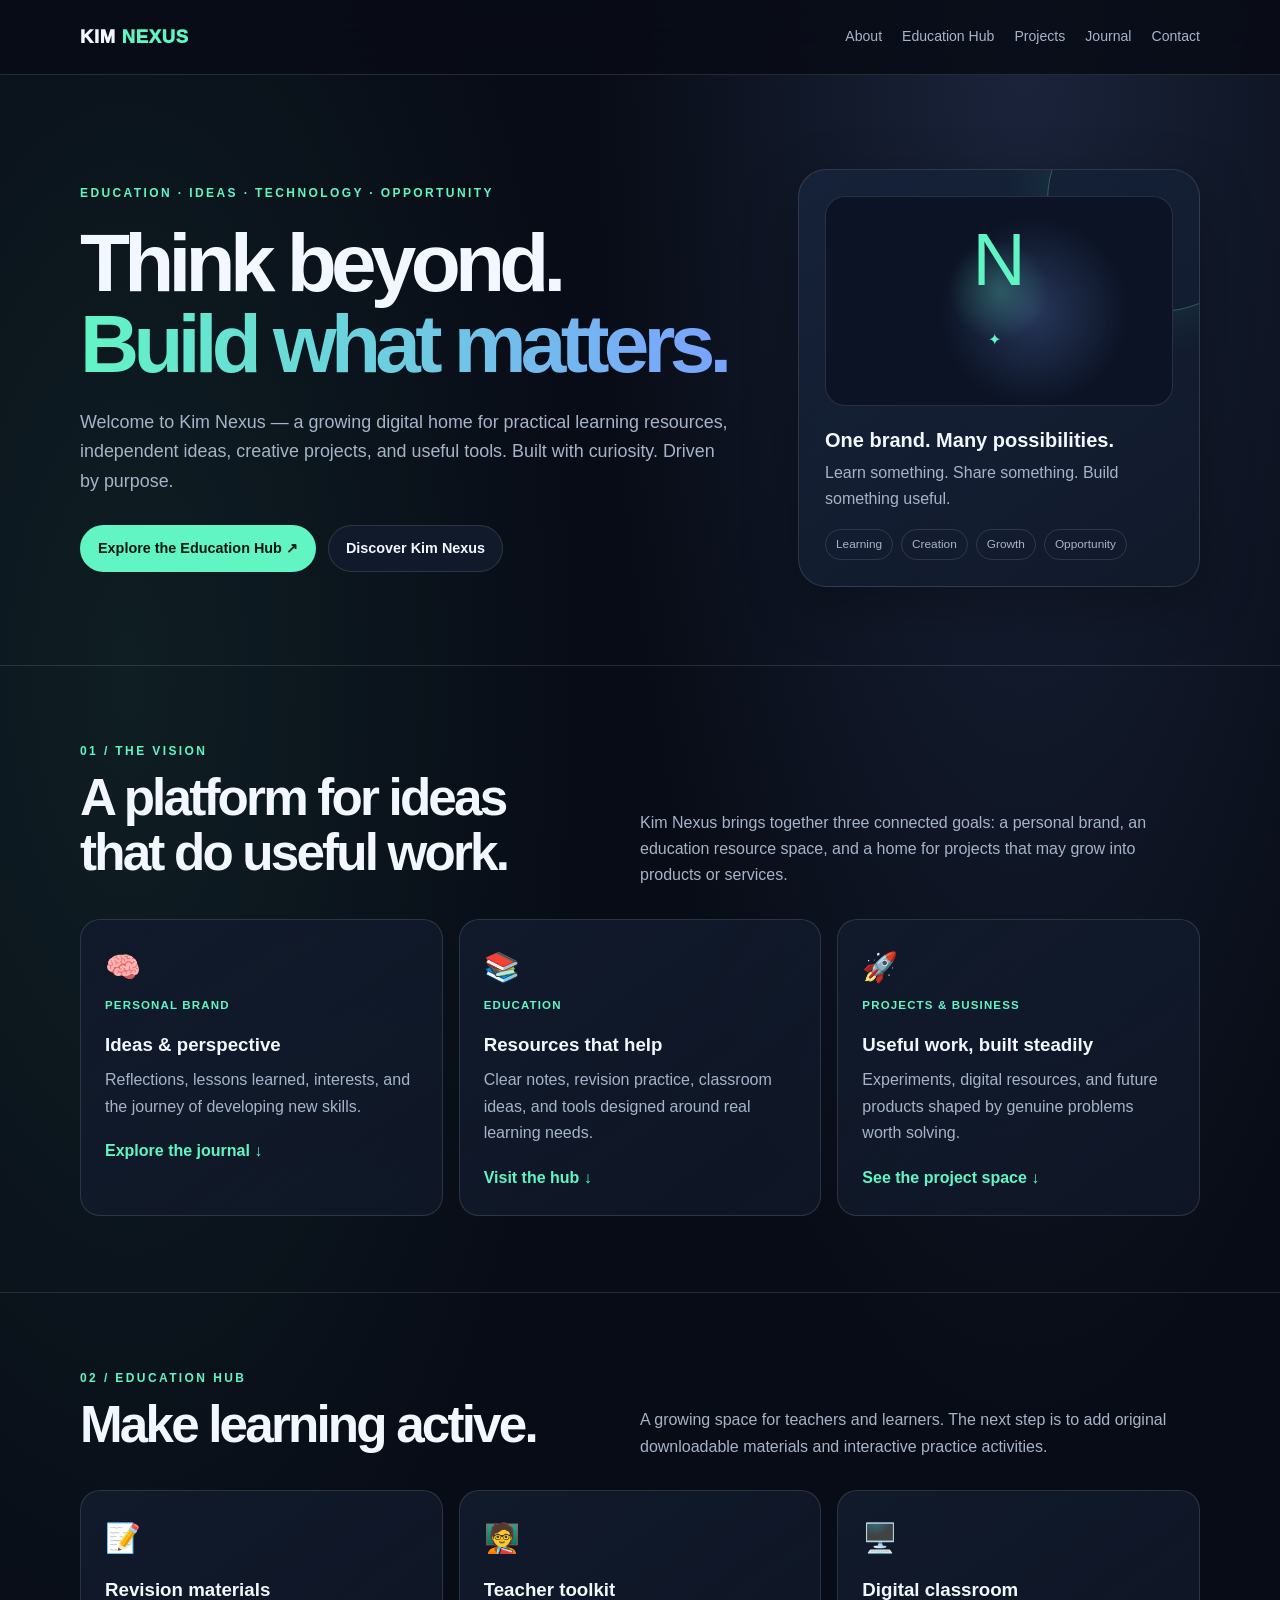
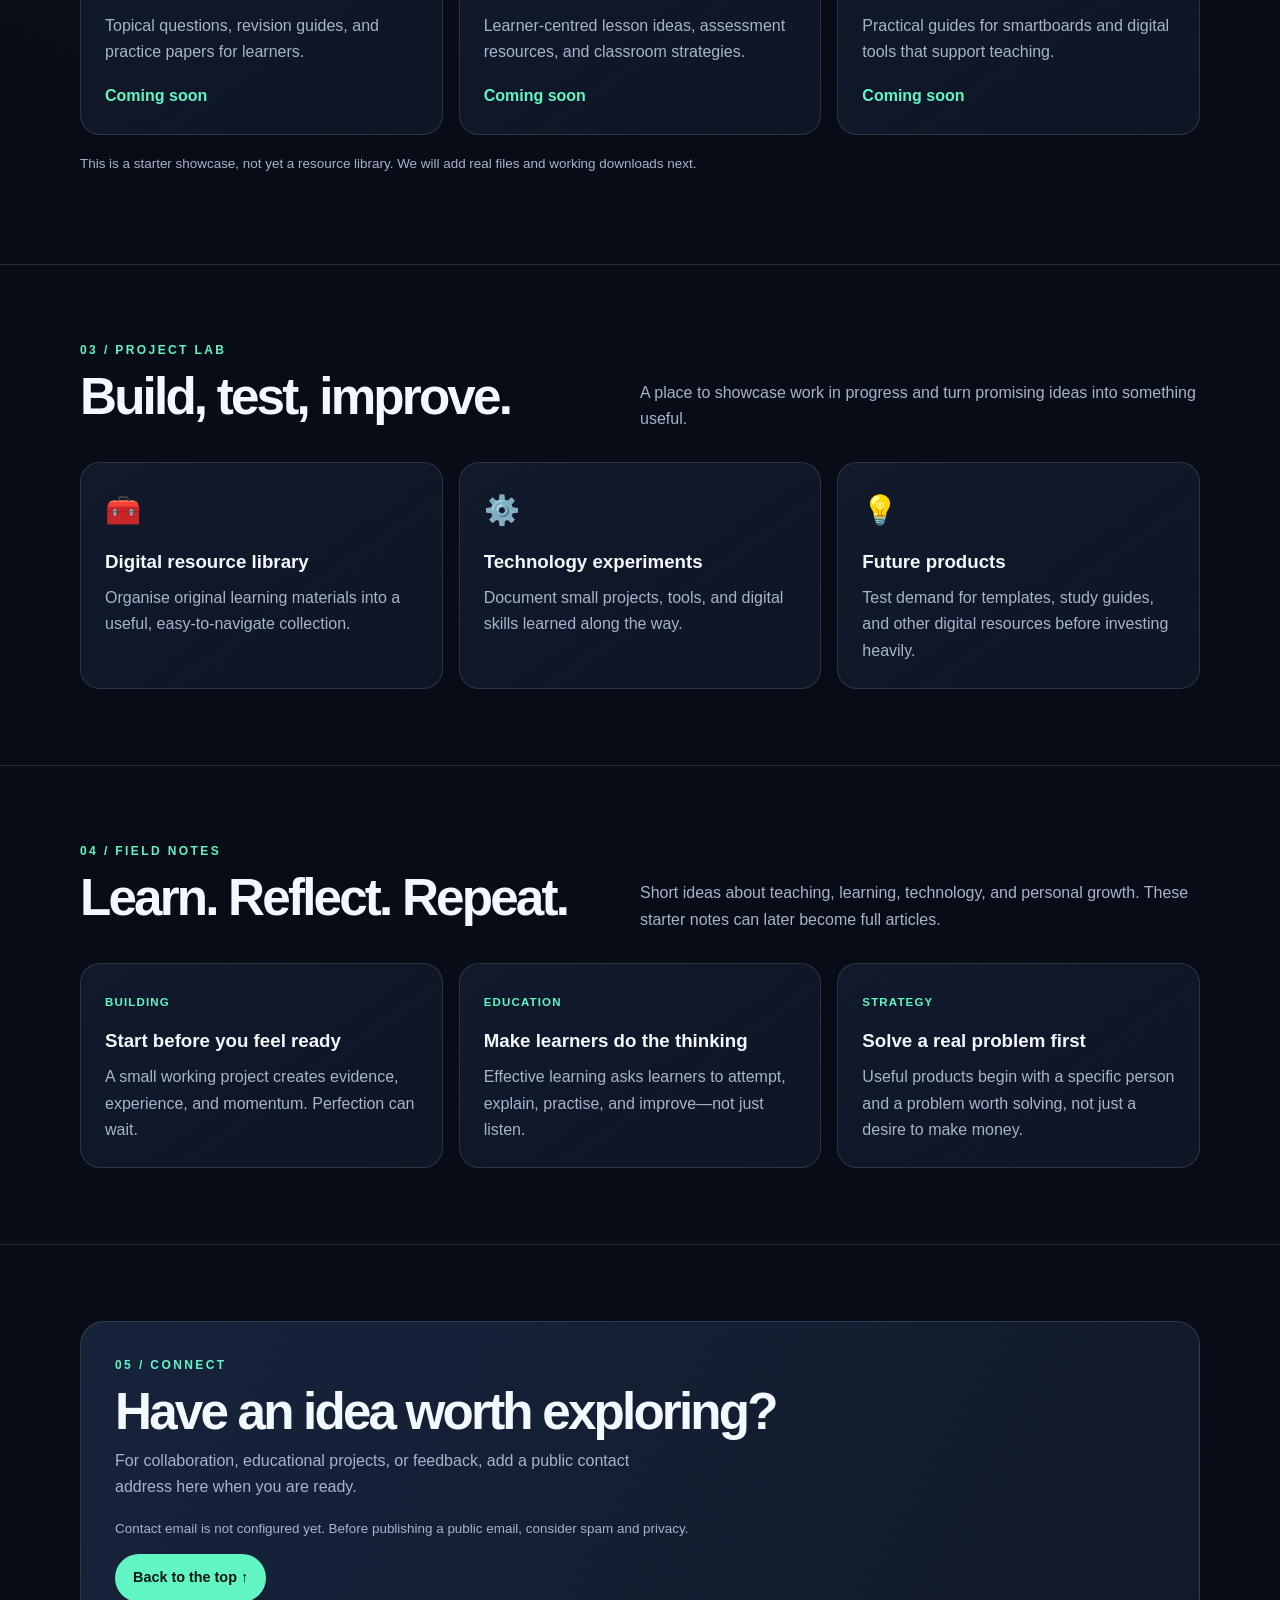
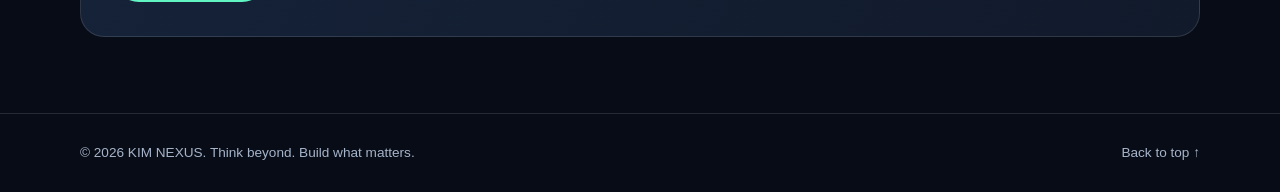
==== index.html @ 2e256d9c "Update index.html" ====
<!DOCTYPE html>
<html lang="en">
<head>
<meta charset="UTF-8">
<meta name="viewport" content="width=device-width, initial-scale=1.0">
<meta name="description" content="Kim Nexus: education, ideas, technology, and projects built with purpose.">
<title>KIM NEXUS | Think Beyond. Build What Matters.</title>
<style>
:root{--bg:#080c16;--panel:#111a2b;--panel2:#16233a;--text:#f3f7ff;--muted:#a6b4ca;--mint:#62f5c4;--blue:#7aa2ff;--line:rgba(255,255,255,.12);--shadow:0 18px 55px rgba(0,0,0,.28)}
*{box-sizing:border-box;scroll-behavior:smooth}
body{margin:0;background:radial-gradient(ellipse at 80% 0%,rgba(122,162,255,.16),transparent 30%),radial-gradient(ellipse at 10% 20%,rgba(98,245,196,.08),transparent 28%),var(--bg);color:var(--text);font-family:Inter,Segoe UI,Arial,sans-serif;line-height:1.65}
a{color:inherit;text-decoration:none}
.wrap{width:min(1120px,92%);margin:auto}
header{position:sticky;top:0;z-index:20;background:rgba(8,12,22,.88);backdrop-filter:blur(18px);border-bottom:1px solid var(--line)}
.nav{height:74px;display:flex;align-items:center;justify-content:space-between;gap:18px}
.brand{font-size:1.15rem;font-weight:950;letter-spacing:.04em}.brand span{color:var(--mint)}
.links{display:flex;align-items:center;gap:20px;color:var(--muted);font-size:.88rem}
.links a:hover{color:var(--mint)}
.btn{display:inline-flex;align-items:center;justify-content:center;padding:11px 17px;border-radius:999px;font-weight:800;font-size:.9rem;border:1px solid var(--line);transition:transform .2s,box-shadow .2s}
.btn:hover{transform:translateY(-3px);box-shadow:0 8px 28px rgba(98,245,196,.15)}
.primary{background:var(--mint);color:#071710;border-color:transparent}
.secondary{background:var(--panel);color:var(--text)}
.hero{padding:94px 0 78px;display:grid;grid-template-columns:1.25fr .75fr;gap:48px;align-items:center;min-height:590px}
.kicker{color:var(--mint);font-size:.75rem;font-weight:900;letter-spacing:.2em;text-transform:uppercase}
h1{font-size:clamp(3rem,6.4vw,5.7rem);letter-spacing:-.07em;line-height:.99;margin:18px 0 24px}
h1 em{font-style:normal;background:linear-gradient(90deg,var(--mint),var(--blue));color:transparent;background-clip:text}
.lead{font-size:1.12rem;color:var(--muted);max-width:650px}
.actions{display:flex;gap:12px;flex-wrap:wrap;margin-top:28px}
.hero-art{border:1px solid var(--line);border-radius:28px;padding:26px;background:linear-gradient(145deg,rgba(22,35,58,.95),rgba(17,26,43,.86));box-shadow:var(--shadow);position:relative;overflow:hidden}
.hero-art:before{content:"";position:absolute;width:220px;height:220px;border:1px solid rgba(98,245,196,.3);border-radius:50%;right:-70px;top:-80px;box-shadow:0 0 60px rgba(98,245,196,.12)}
.orb{height:210px;border-radius:20px;background:radial-gradient(circle at 50% 45%,rgba(98,245,196,.24),transparent 24%),radial-gradient(circle at 60% 55%,rgba(122,162,255,.25),transparent 40%),#0b1324;display:grid;place-items:center;font-size:4.6rem;color:var(--mint);border:1px solid var(--line);position:relative}
.hero-art h3{margin:18px 0 3px;font-size:1.25rem}.hero-art p{margin:0;color:var(--muted)}
.chips{display:flex;gap:8px;flex-wrap:wrap;margin-top:16px}.chip{font-size:.74rem;color:var(--muted);border:1px solid var(--line);border-radius:999px;padding:5px 10px}
section{padding:76px 0;border-top:1px solid var(--line)}
.sectiontop{display:flex;justify-content:space-between;align-items:end;gap:24px;margin-bottom:30px}
h2{font-size:clamp(2rem,4vw,3.2rem);line-height:1.08;letter-spacing:-.055em;margin:8px 0}
.intro{color:var(--muted);max-width:560px;margin:0}
.grid{display:grid;grid-template-columns:repeat(3,1fr);gap:16px}
.card{background:linear-gradient(145deg,var(--panel),rgba(17,26,43,.72));border:1px solid var(--line);border-radius:20px;padding:24px;transition:transform .22s,border-color .22s}
.card:hover{transform:translateY(-4px);border-color:rgba(98,245,196,.45)}
.icon{font-size:1.8rem}.card h3{margin:12px 0 7px}.card p{color:var(--muted);margin:0}
.label{display:inline-block;color:var(--mint);font-size:.72rem;font-weight:900;letter-spacing:.1em;text-transform:uppercase}
.cardlink{display:inline-block;color:var(--mint);font-weight:800;margin-top:18px}
.split{display:grid;grid-template-columns:1fr 1fr;gap:18px}
.feature{padding:30px;border:1px solid var(--line);border-radius:24px;background:linear-gradient(135deg,rgba(98,245,196,.09),rgba(122,162,255,.1))}
ul{color:var(--muted);padding-left:21px}li{margin:8px 0}
.notice{font-size:.84rem;color:var(--muted);margin-top:18px}
.contact{padding:34px;border:1px solid var(--line);border-radius:24px;background:linear-gradient(120deg,var(--panel2),var(--panel))}
footer{border-top:1px solid var(--line);padding:28px 0;color:var(--muted);font-size:.85rem}
.foot{display:flex;justify-content:space-between;gap:12px;flex-wrap:wrap}
.menuBtn{display:none;background:var(--panel);color:var(--text)}
@media(max-width:800px){.links{display:none}.menuBtn{display:block}.hero{grid-template-columns:1fr;padding-top:62px;gap:30px}.grid{grid-template-columns:1fr}.split{grid-template-columns:1fr}.sectiontop{display:block}.intro{margin-top:12px}.orb{height:160px}}
</style>
</head>
<body>
<header>
 <div class="wrap nav">
  <a class="brand" href="#home">KIM <span>NEXUS</span></a>
  <nav class="links" id="navLinks"><a href="#about">About</a><a href="#education.html">Education Hub</a><a href="#projects">Projects</a><a href="#journal">Journal</a><a href="#contact">Contact</a></nav>
  <button class="btn menuBtn" id="menuBtn" aria-label="Show navigation">☰ Menu</button>
 </div>
</header>
<main>
 <div class="wrap hero" id="home">
  <div>
   <div class="kicker">Education · Ideas · Technology · Opportunity</div>
   <h1>Think beyond.<br><em>Build what matters.</em></h1>
   <p class="lead">Welcome to Kim Nexus — a growing digital home for practical learning resources, independent ideas, creative projects, and useful tools. Built with curiosity. Driven by purpose.</p>
   <div class="actions"><a class="btn primary" href="#education">Explore the Education Hub ↗</a><a class="btn secondary" href="#about">Discover Kim Nexus</a></div>
  </div>
  <aside class="hero-art"><div class="orb">N<span style="font-size:1rem;align-self:end;margin:0 0 52px -10px">✦</span></div><h3>One brand. Many possibilities.</h3><p>Learn something. Share something. Build something useful.</p><div class="chips"><span class="chip">Learning</span><span class="chip">Creation</span><span class="chip">Growth</span><span class="chip">Opportunity</span></div></aside>
 </div>
 <section id="about"><div class="wrap">
  <div class="sectiontop"><div><div class="kicker">01 / The vision</div><h2>A platform for ideas<br>that do useful work.</h2></div><p class="intro">Kim Nexus brings together three connected goals: a personal brand, an education resource space, and a home for projects that may grow into products or services.</p></div>
  <div class="grid">
   <article class="card"><div class="icon">🧠</div><div class="label">Personal brand</div><h3>Ideas & perspective</h3><p>Reflections, lessons learned, interests, and the journey of developing new skills.</p><a class="cardlink" href="#journal">Explore the journal ↓</a></article>
   <article class="card"><div class="icon">📚</div><div class="label">Education</div><h3>Resources that help</h3><p>Clear notes, revision practice, classroom ideas, and tools designed around real learning needs.</p><a class="cardlink" href="#education">Visit the hub ↓</a></article>
   <article class="card"><div class="icon">🚀</div><div class="label">Projects & business</div><h3>Useful work, built steadily</h3><p>Experiments, digital resources, and future products shaped by genuine problems worth solving.</p><a class="cardlink" href="#projects">See the project space ↓</a></article>
  </div>
 </div></section>
 <section id="education"><div class="wrap">
  <div class="sectiontop"><div><div class="kicker">02 / Education hub</div><h2>Make learning active.</h2></div><p class="intro">A growing space for teachers and learners. The next step is to add original downloadable materials and interactive practice activities.</p></div>
  <div class="grid">
   <article class="card"><div class="icon">📝</div><h3>Revision materials</h3><p>Topical questions, revision guides, and practice papers for learners.</p><span class="cardlink">Coming soon</span></article>
   <article class="card"><div class="icon">🧑‍🏫</div><h3>Teacher toolkit</h3><p>Learner-centred lesson ideas, assessment resources, and classroom strategies.</p><span class="cardlink">Coming soon</span></article>
   <article class="card"><div class="icon">🖥️</div><h3>Digital classroom</h3><p>Practical guides for smartboards and digital tools that support teaching.</p><span class="cardlink">Coming soon</span></article>
  </div>
  <p class="notice">This is a starter showcase, not yet a resource library. We will add real files and working downloads next.</p>
 </div></section>
 <section id="projects"><div class="wrap">
  <div class="sectiontop"><div><div class="kicker">03 / Project lab</div><h2>Build, test, improve.</h2></div><p class="intro">A place to showcase work in progress and turn promising ideas into something useful.</p></div>
  <div class="grid">
   <article class="card"><div class="icon">🧰</div><h3>Digital resource library</h3><p>Organise original learning materials into a useful, easy-to-navigate collection.</p></article>
   <article class="card"><div class="icon">⚙️</div><h3>Technology experiments</h3><p>Document small projects, tools, and digital skills learned along the way.</p></article>
   <article class="card"><div class="icon">💡</div><h3>Future products</h3><p>Test demand for templates, study guides, and other digital resources before investing heavily.</p></article>
  </div>
 </div></section>
 <section id="journal"><div class="wrap">
  <div class="sectiontop"><div><div class="kicker">04 / Field notes</div><h2>Learn. Reflect. Repeat.</h2></div><p class="intro">Short ideas about teaching, learning, technology, and personal growth. These starter notes can later become full articles.</p></div>
  <div class="grid">
   <article class="card"><div class="label">Building</div><h3>Start before you feel ready</h3><p>A small working project creates evidence, experience, and momentum. Perfection can wait.</p></article>
   <article class="card"><div class="label">Education</div><h3>Make learners do the thinking</h3><p>Effective learning asks learners to attempt, explain, practise, and improve—not just listen.</p></article>
   <article class="card"><div class="label">Strategy</div><h3>Solve a real problem first</h3><p>Useful products begin with a specific person and a problem worth solving, not just a desire to make money.</p></article>
  </div>
 </div></section>
 <section id="contact"><div class="wrap"><div class="contact"><div class="kicker">05 / Connect</div><h2>Have an idea worth exploring?</h2><p class="intro">For collaboration, educational projects, or feedback, add a public contact address here when you are ready.</p><p class="notice">Contact email is not configured yet. Before publishing a public email, consider spam and privacy.</p><a class="btn primary" href="#home">Back to the top ↑</a></div></div></section>
</main>
<footer><div class="wrap foot"><span>© <span id="year"></span> KIM NEXUS. Think beyond. Build what matters.</span><a href="#home">Back to top ↑</a></div></footer>
<script>
document.getElementById('year').textContent = new Date().getFullYear();
const menuBtn=document.getElementById('menuBtn'), nav=document.getElementById('navLinks');
menuBtn.addEventListener('click',()=>{nav.style.display=nav.style.display==='flex'?'none':'flex';nav.style.flexDirection='column';nav.style.position='absolute';nav.style.right='4%';nav.style.top='64px';nav.style.padding='16px';nav.style.background='#111a2b';nav.style.border='1px solid rgba(255,255,255,.12)';nav.style.borderRadius='14px';});
</script>
</body>
</html>
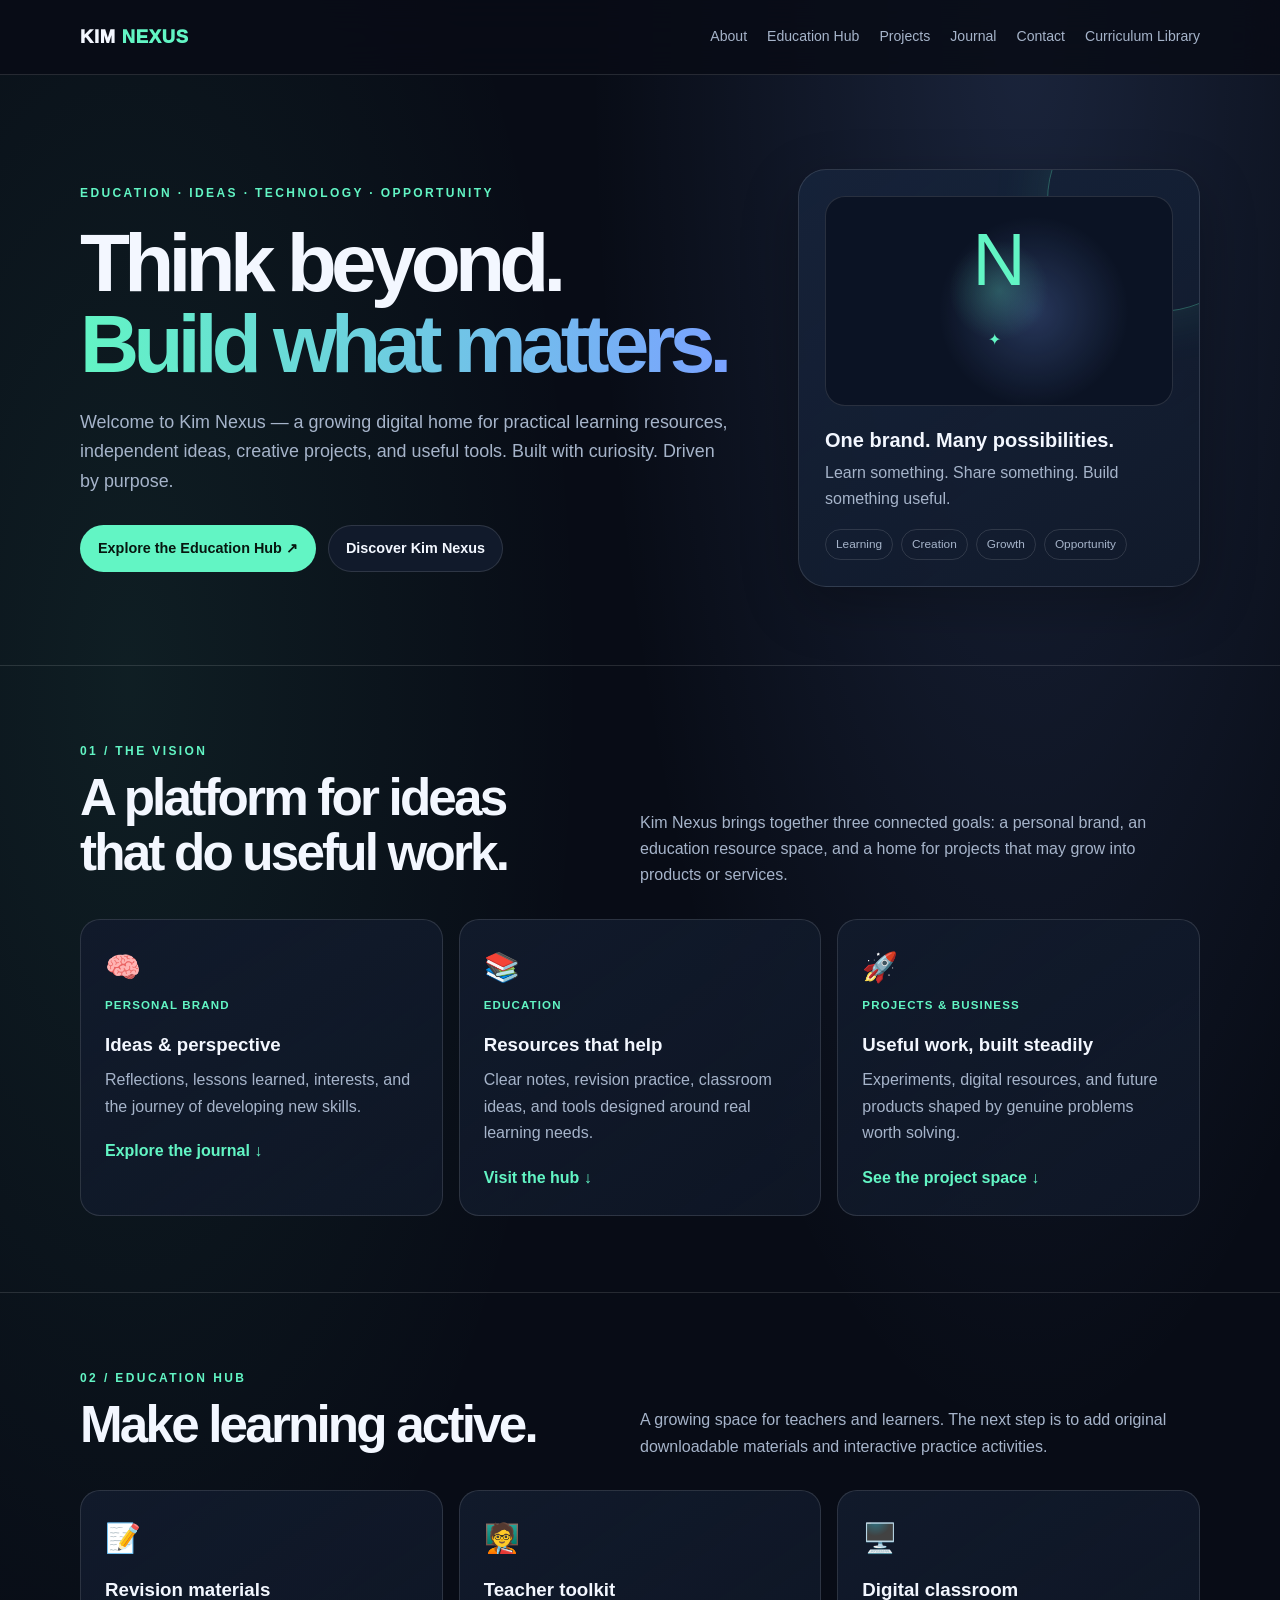
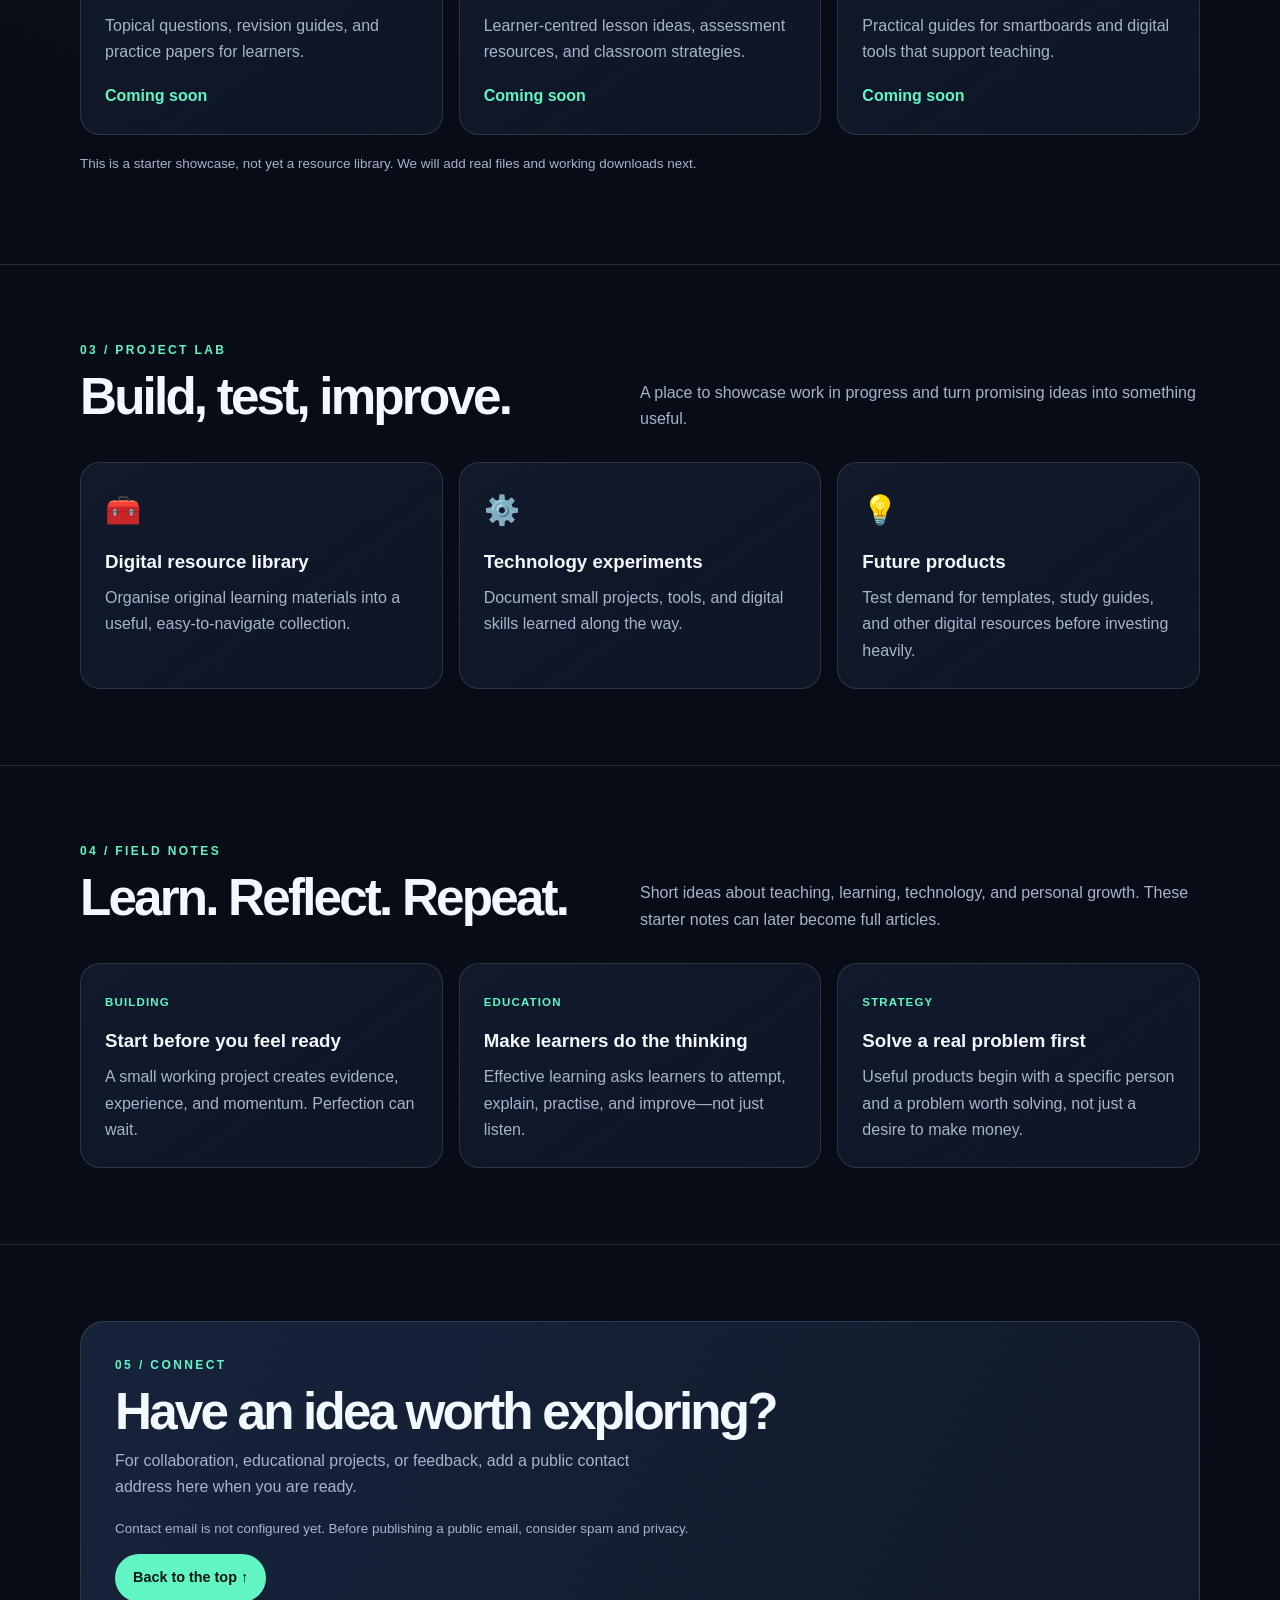
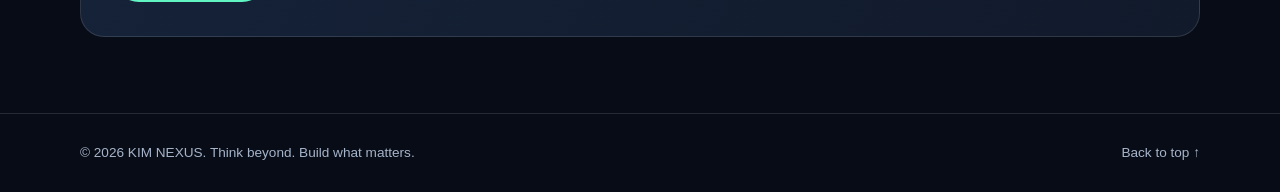
==== commit 49e90003: "Update index.html" ====
--- a/index.html
+++ b/index.html
@@ -56,7 +56,7 @@
 <header>
  <div class="wrap nav">
   <a class="brand" href="#home">KIM <span>NEXUS</span></a>
-  <nav class="links" id="navLinks"><a href="#about">About</a><a href="#education.html">Education Hub</a><a href="#projects">Projects</a><a href="#journal">Journal</a><a href="#contact">Contact</a></nav>
+  <nav class="links" id="navLinks"><a href="#about">About</a><a href="#education.html">Education Hub</a><a href="#projects">Projects</a><a href="#journal">Journal</a><a href="#contact">Contact</a><a href="curriculum.html">Curriculum Library</a></nav>
   <button class="btn menuBtn" id="menuBtn" aria-label="Show navigation">☰ Menu</button>
  </div>
 </header>
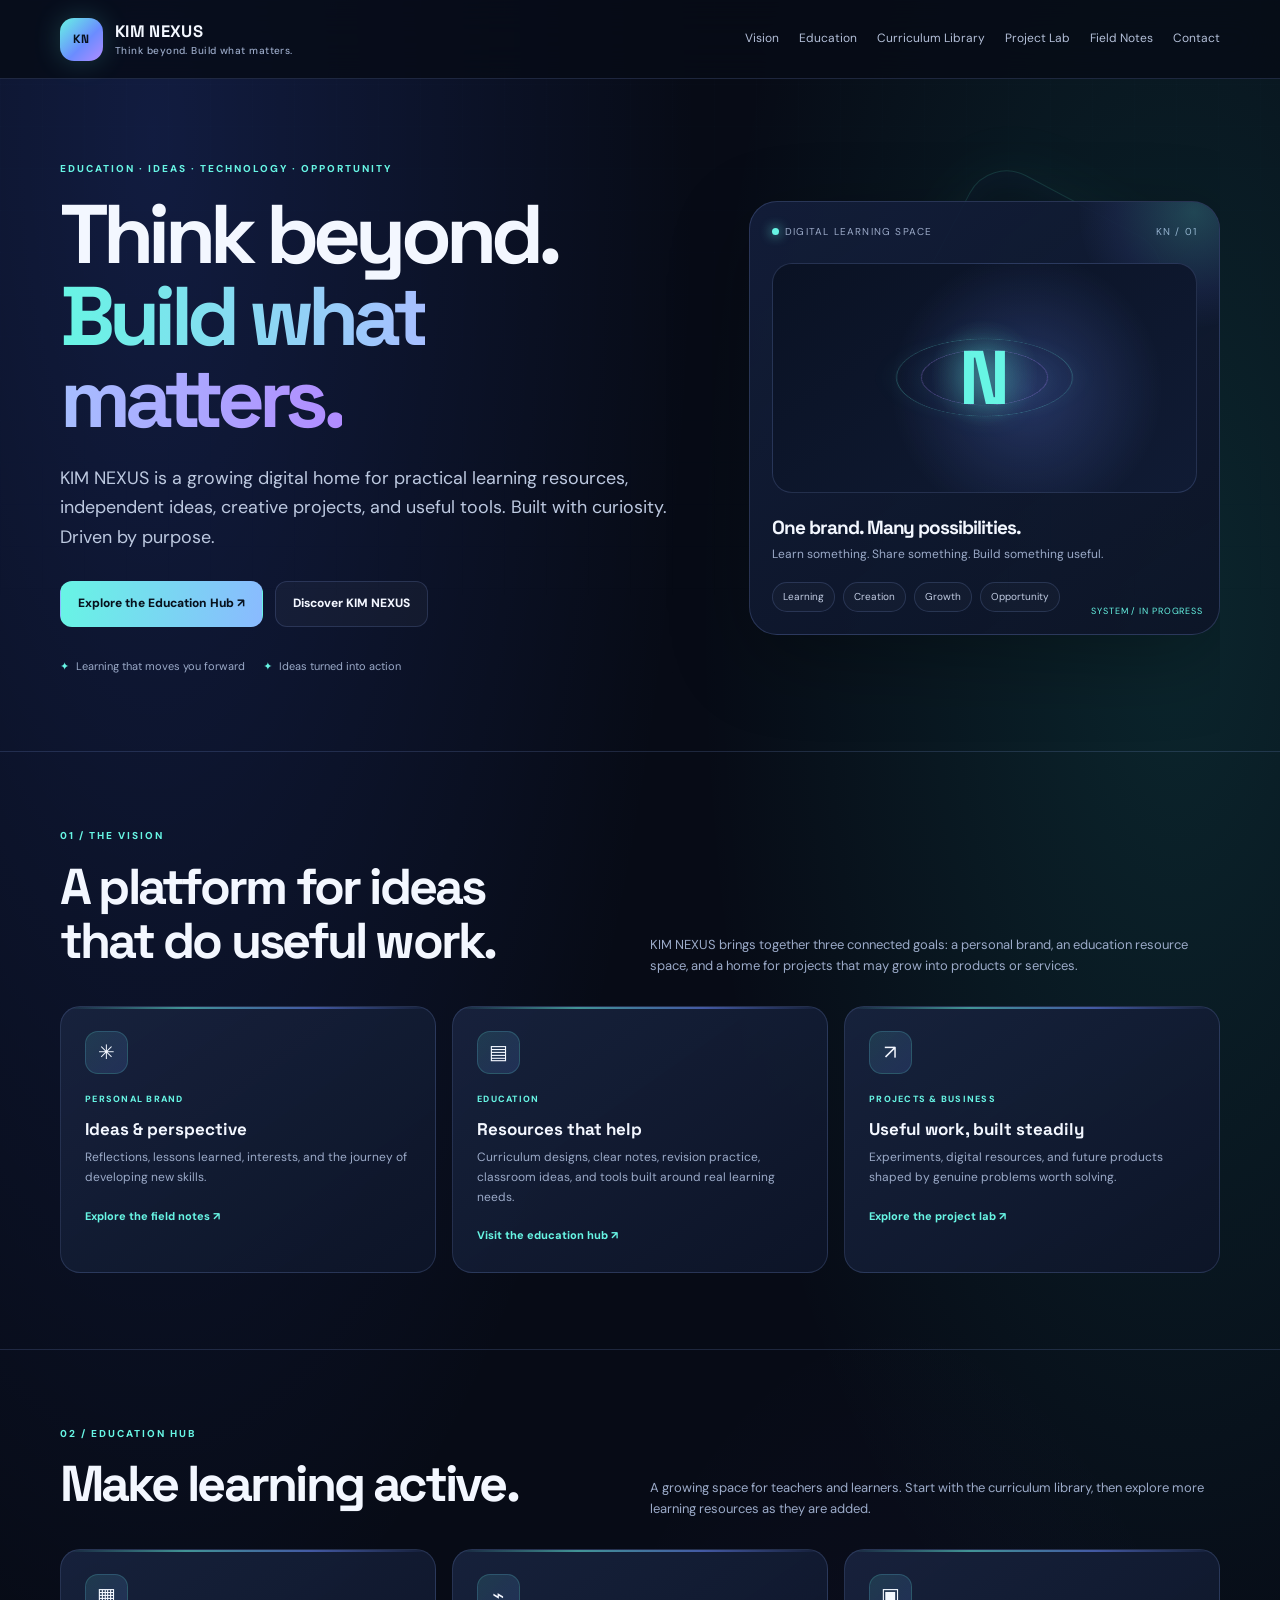
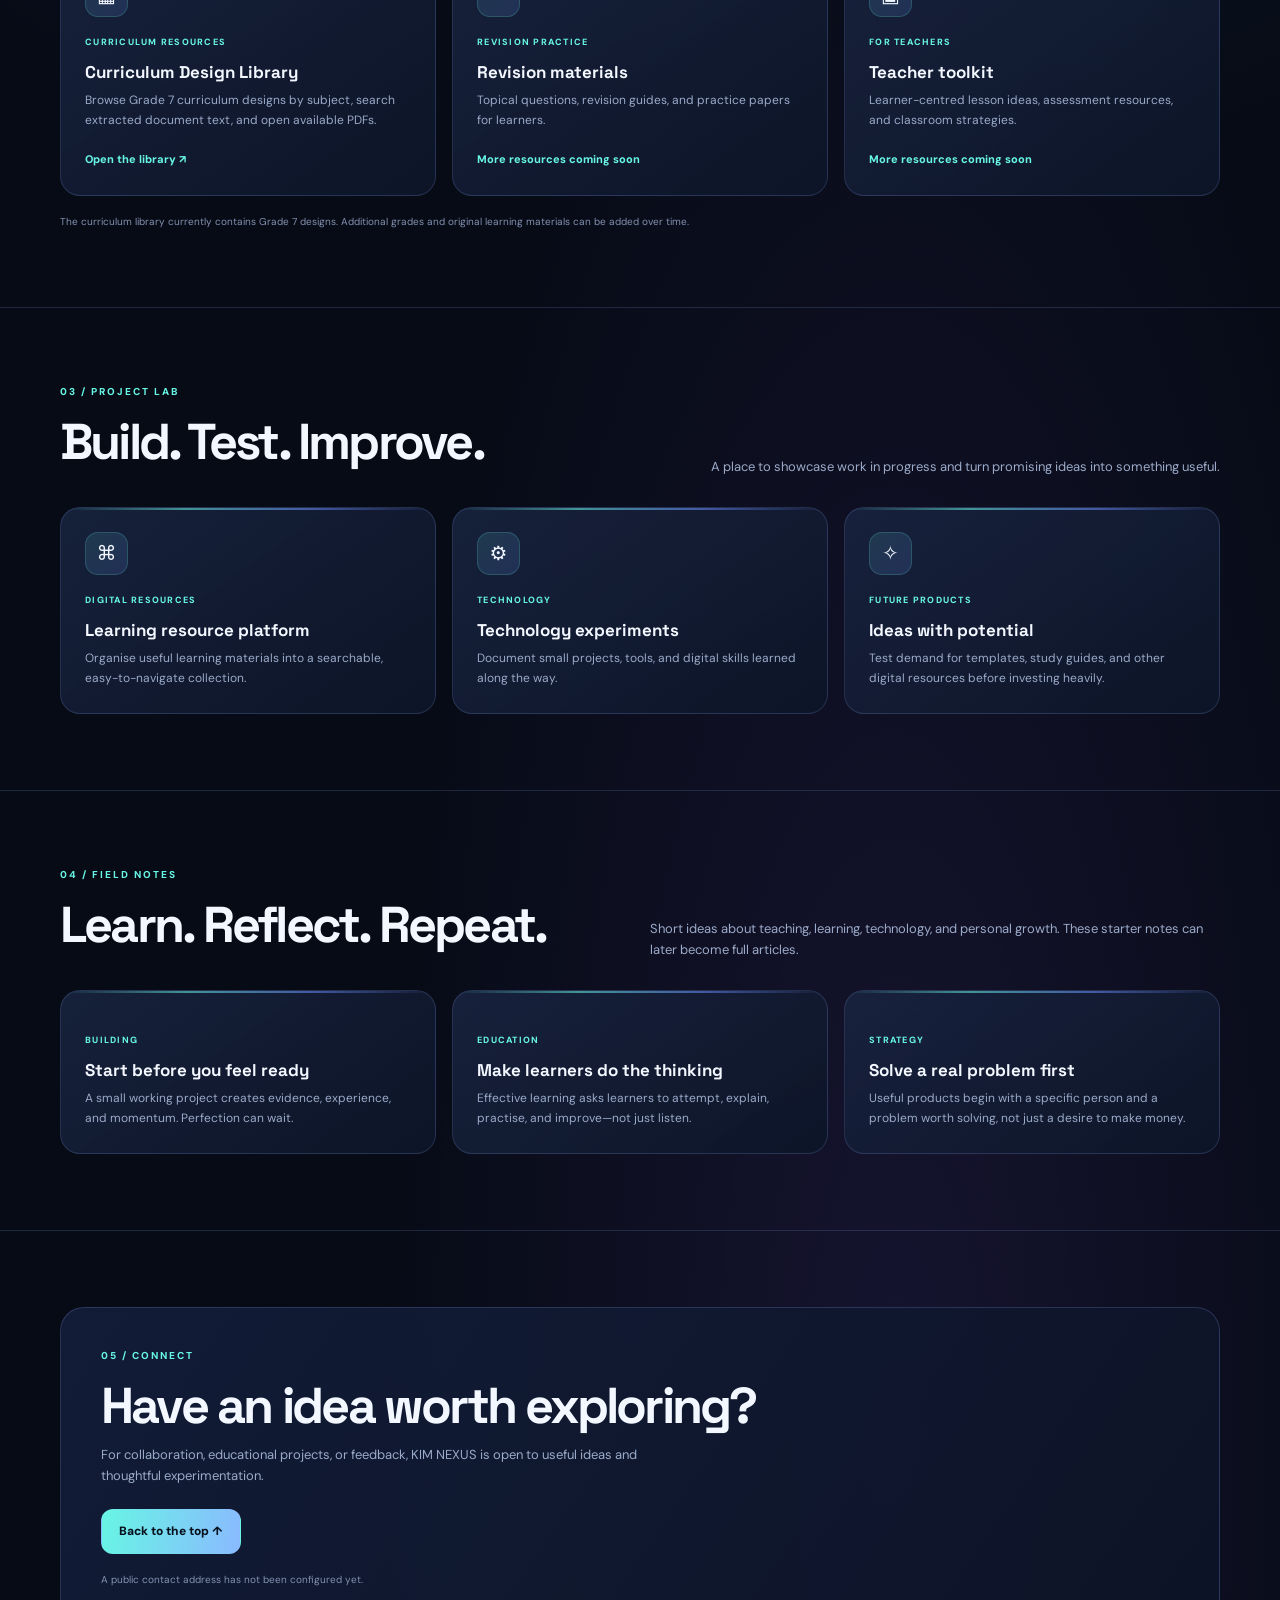
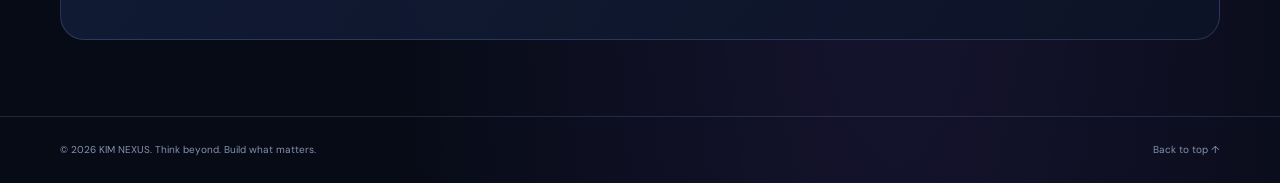
==== commit 07a20d75: "Update index.html" ====
--- a/index.html
+++ b/index.html
@@ -1,115 +1,183 @@
 <!DOCTYPE html>
 <html lang="en">
 <head>
-<meta charset="UTF-8">
-<meta name="viewport" content="width=device-width, initial-scale=1.0">
-<meta name="description" content="Kim Nexus: education, ideas, technology, and projects built with purpose.">
-<title>KIM NEXUS | Think Beyond. Build What Matters.</title>
-<style>
-:root{--bg:#080c16;--panel:#111a2b;--panel2:#16233a;--text:#f3f7ff;--muted:#a6b4ca;--mint:#62f5c4;--blue:#7aa2ff;--line:rgba(255,255,255,.12);--shadow:0 18px 55px rgba(0,0,0,.28)}
-*{box-sizing:border-box;scroll-behavior:smooth}
-body{margin:0;background:radial-gradient(ellipse at 80% 0%,rgba(122,162,255,.16),transparent 30%),radial-gradient(ellipse at 10% 20%,rgba(98,245,196,.08),transparent 28%),var(--bg);color:var(--text);font-family:Inter,Segoe UI,Arial,sans-serif;line-height:1.65}
-a{color:inherit;text-decoration:none}
-.wrap{width:min(1120px,92%);margin:auto}
-header{position:sticky;top:0;z-index:20;background:rgba(8,12,22,.88);backdrop-filter:blur(18px);border-bottom:1px solid var(--line)}
-.nav{height:74px;display:flex;align-items:center;justify-content:space-between;gap:18px}
-.brand{font-size:1.15rem;font-weight:950;letter-spacing:.04em}.brand span{color:var(--mint)}
-.links{display:flex;align-items:center;gap:20px;color:var(--muted);font-size:.88rem}
-.links a:hover{color:var(--mint)}
-.btn{display:inline-flex;align-items:center;justify-content:center;padding:11px 17px;border-radius:999px;font-weight:800;font-size:.9rem;border:1px solid var(--line);transition:transform .2s,box-shadow .2s}
-.btn:hover{transform:translateY(-3px);box-shadow:0 8px 28px rgba(98,245,196,.15)}
-.primary{background:var(--mint);color:#071710;border-color:transparent}
-.secondary{background:var(--panel);color:var(--text)}
-.hero{padding:94px 0 78px;display:grid;grid-template-columns:1.25fr .75fr;gap:48px;align-items:center;min-height:590px}
-.kicker{color:var(--mint);font-size:.75rem;font-weight:900;letter-spacing:.2em;text-transform:uppercase}
-h1{font-size:clamp(3rem,6.4vw,5.7rem);letter-spacing:-.07em;line-height:.99;margin:18px 0 24px}
-h1 em{font-style:normal;background:linear-gradient(90deg,var(--mint),var(--blue));color:transparent;background-clip:text}
-.lead{font-size:1.12rem;color:var(--muted);max-width:650px}
-.actions{display:flex;gap:12px;flex-wrap:wrap;margin-top:28px}
-.hero-art{border:1px solid var(--line);border-radius:28px;padding:26px;background:linear-gradient(145deg,rgba(22,35,58,.95),rgba(17,26,43,.86));box-shadow:var(--shadow);position:relative;overflow:hidden}
-.hero-art:before{content:"";position:absolute;width:220px;height:220px;border:1px solid rgba(98,245,196,.3);border-radius:50%;right:-70px;top:-80px;box-shadow:0 0 60px rgba(98,245,196,.12)}
-.orb{height:210px;border-radius:20px;background:radial-gradient(circle at 50% 45%,rgba(98,245,196,.24),transparent 24%),radial-gradient(circle at 60% 55%,rgba(122,162,255,.25),transparent 40%),#0b1324;display:grid;place-items:center;font-size:4.6rem;color:var(--mint);border:1px solid var(--line);position:relative}
-.hero-art h3{margin:18px 0 3px;font-size:1.25rem}.hero-art p{margin:0;color:var(--muted)}
-.chips{display:flex;gap:8px;flex-wrap:wrap;margin-top:16px}.chip{font-size:.74rem;color:var(--muted);border:1px solid var(--line);border-radius:999px;padding:5px 10px}
-section{padding:76px 0;border-top:1px solid var(--line)}
-.sectiontop{display:flex;justify-content:space-between;align-items:end;gap:24px;margin-bottom:30px}
-h2{font-size:clamp(2rem,4vw,3.2rem);line-height:1.08;letter-spacing:-.055em;margin:8px 0}
-.intro{color:var(--muted);max-width:560px;margin:0}
-.grid{display:grid;grid-template-columns:repeat(3,1fr);gap:16px}
-.card{background:linear-gradient(145deg,var(--panel),rgba(17,26,43,.72));border:1px solid var(--line);border-radius:20px;padding:24px;transition:transform .22s,border-color .22s}
-.card:hover{transform:translateY(-4px);border-color:rgba(98,245,196,.45)}
-.icon{font-size:1.8rem}.card h3{margin:12px 0 7px}.card p{color:var(--muted);margin:0}
-.label{display:inline-block;color:var(--mint);font-size:.72rem;font-weight:900;letter-spacing:.1em;text-transform:uppercase}
-.cardlink{display:inline-block;color:var(--mint);font-weight:800;margin-top:18px}
-.split{display:grid;grid-template-columns:1fr 1fr;gap:18px}
-.feature{padding:30px;border:1px solid var(--line);border-radius:24px;background:linear-gradient(135deg,rgba(98,245,196,.09),rgba(122,162,255,.1))}
-ul{color:var(--muted);padding-left:21px}li{margin:8px 0}
-.notice{font-size:.84rem;color:var(--muted);margin-top:18px}
-.contact{padding:34px;border:1px solid var(--line);border-radius:24px;background:linear-gradient(120deg,var(--panel2),var(--panel))}
-footer{border-top:1px solid var(--line);padding:28px 0;color:var(--muted);font-size:.85rem}
-.foot{display:flex;justify-content:space-between;gap:12px;flex-wrap:wrap}
-.menuBtn{display:none;background:var(--panel);color:var(--text)}
-@media(max-width:800px){.links{display:none}.menuBtn{display:block}.hero{grid-template-columns:1fr;padding-top:62px;gap:30px}.grid{grid-template-columns:1fr}.split{grid-template-columns:1fr}.sectiontop{display:block}.intro{margin-top:12px}.orb{height:160px}}
-</style>
+  <meta charset="UTF-8">
+  <meta name="viewport" content="width=device-width, initial-scale=1.0">
+  <meta name="description" content="KIM NEXUS — education, ideas, technology, and useful projects built with purpose.">
+  <meta name="theme-color" content="#070b16">
+  <title>KIM NEXUS | Think Beyond. Build What Matters.</title>
+  <style>
+    @import url('https://fonts.googleapis.com/css2?family=DM+Sans:wght@400;500;600;700&family=Space+Grotesk:wght@400;500;600;700&display=swap');
+    :root{color-scheme:dark;--bg:#070b16;--panel:#111a30;--panel2:#15223e;--ink:#f3f7ff;--muted:#9baac8;--line:rgba(151,177,255,.17);--cyan:#67f5e4;--blue:#6b8cff;--violet:#b18cff;--shadow:0 24px 80px rgba(0,0,0,.28)}
+    *{box-sizing:border-box;scroll-behavior:smooth}
+    body{margin:0;min-height:100vh;color:var(--ink);font-family:"DM Sans",system-ui,sans-serif;line-height:1.65;background:radial-gradient(ellipse at 12% 4%,rgba(65,105,255,.18),transparent 34rem),radial-gradient(ellipse at 92% 18%,rgba(41,230,210,.12),transparent 30rem),radial-gradient(ellipse at 70% 90%,rgba(143,91,255,.11),transparent 32rem),var(--bg)}
+    body:before{content:"";position:fixed;inset:0;pointer-events:none;z-index:-1;opacity:.22;background-image:linear-gradient(rgba(135,160,220,.07) 1px,transparent 1px),linear-gradient(90deg,rgba(135,160,220,.07) 1px,transparent 1px);background-size:42px 42px;mask-image:linear-gradient(to bottom,black,transparent 88%)}
+    a{color:inherit;text-decoration:none}
+    .wrap{width:min(1160px,92%);margin:auto}
+    header{position:sticky;top:0;z-index:30;background:rgba(7,11,22,.82);backdrop-filter:blur(18px);border-bottom:1px solid var(--line)}
+    .nav{min-height:78px;display:flex;align-items:center;justify-content:space-between;gap:22px;position:relative}
+    .brand{display:flex;align-items:center;gap:12px;font:700 1.04rem "Space Grotesk",sans-serif;letter-spacing:.02em}
+    .brand-mark{width:43px;height:43px;border-radius:14px;display:grid;place-items:center;background:linear-gradient(135deg,var(--cyan),var(--blue) 58%,var(--violet));color:#07111d;font-size:12px;box-shadow:0 0 28px rgba(103,245,228,.2)}
+    .brand small{display:block;color:var(--muted);font:500 10px "DM Sans",sans-serif;letter-spacing:.045em;margin-top:2px}
+    .links{display:flex;align-items:center;gap:20px;color:#b3bfd8;font-size:12px}
+    .links a{transition:color .2s ease}
+    .links a:hover{color:var(--cyan)}
+    .nav-cta{border:1px solid rgba(103,245,228,.26);border-radius:999px;padding:9px 13px;color:var(--cyan);background:rgba(103,245,228,.05);font-weight:700}
+    .menu-btn{display:none;background:var(--panel);color:var(--ink);border:1px solid var(--line);border-radius:10px;padding:9px 12px}
+    .hero{position:relative;isolation:isolate;overflow:hidden;display:grid;grid-template-columns:1.15fr .85fr;gap:52px;align-items:center;min-height:600px;padding:82px 0 76px}
+    .hero:after{content:"";position:absolute;right:7%;top:17%;width:210px;height:210px;border:1px solid rgba(103,245,228,.15);border-radius:42px;transform:rotate(28deg);z-index:-1;box-shadow:0 0 75px rgba(103,245,228,.06),inset 0 0 45px rgba(107,140,255,.06)}
+    .eyebrow{font-size:10px;font-weight:800;letter-spacing:.2em;color:var(--cyan);margin:0 0 15px;text-transform:uppercase}
+    h1,h2,h3{font-family:"Space Grotesk",sans-serif}
+    h1{font-size:clamp(3.2rem,6.5vw,5.9rem);line-height:.99;letter-spacing:-.07em;margin:0 0 24px;max-width:760px}
+    h1 span{color:transparent;background:linear-gradient(90deg,var(--cyan),#a6c0ff 55%,var(--violet));-webkit-background-clip:text;background-clip:text}
+    .lead{font-size:clamp(1rem,1.5vw,1.12rem);color:#bdc9e0;max-width:640px;margin:0}
+    .actions{display:flex;gap:12px;flex-wrap:wrap;margin-top:29px}
+    .btn{display:inline-flex;align-items:center;justify-content:center;gap:8px;padding:12px 17px;border-radius:12px;font-weight:800;font-size:12px;border:1px solid var(--line);transition:transform .2s,box-shadow .2s,filter .2s}
+    .btn:hover{transform:translateY(-3px);filter:brightness(1.06);box-shadow:0 8px 28px rgba(103,245,228,.13)}
+    .primary{background:linear-gradient(100deg,var(--cyan),#8abaff);color:#07111d;border-color:transparent}
+    .secondary{background:rgba(255,255,255,.035);color:var(--ink)}
+    .hero-meta{display:flex;gap:18px;flex-wrap:wrap;margin-top:30px;color:var(--muted);font-size:11px}
+    .hero-meta span:before{content:"✦";color:var(--cyan);margin-right:7px}
+    .hero-art{position:relative;border:1px solid rgba(151,177,255,.2);border-radius:28px;padding:22px;background:linear-gradient(145deg,rgba(19,30,58,.94),rgba(13,20,39,.88));box-shadow:var(--shadow);overflow:hidden}
+    .hero-art:before{content:"";position:absolute;width:230px;height:230px;right:-90px;top:-105px;border-radius:50%;background:radial-gradient(circle,rgba(103,245,228,.2),rgba(107,140,255,.08) 48%,transparent 72%)}
+    .art-top{display:flex;align-items:center;justify-content:space-between;color:var(--muted);font-size:10px;letter-spacing:.12em;text-transform:uppercase}
+    .live-dot{display:inline-block;width:7px;height:7px;border-radius:50%;background:var(--cyan);box-shadow:0 0 12px var(--cyan);margin-right:6px}
+    .orb{height:230px;margin:22px 0;border-radius:20px;border:1px solid rgba(151,177,255,.18);display:grid;place-items:center;position:relative;overflow:hidden;background:radial-gradient(circle at 50% 48%,rgba(103,245,228,.19),transparent 22%),radial-gradient(circle at 60% 55%,rgba(107,140,255,.26),transparent 48%),linear-gradient(145deg,#0a1224,#101b34)}
+    .orb:before,.orb:after{content:"";position:absolute;border:1px solid rgba(103,245,228,.27);border-radius:50%;width:175px;height:175px;transform:rotateX(64deg) rotate(-24deg);box-shadow:0 0 30px rgba(103,245,228,.06)}
+    .orb:after{width:125px;height:125px;border-color:rgba(177,140,255,.36);transform:rotateX(64deg) rotate(42deg)}
+    .orb-core{font:700 76px "Space Grotesk",sans-serif;color:var(--cyan);text-shadow:0 0 32px rgba(103,245,228,.45);z-index:1}
+    .art-title{font:700 19px "Space Grotesk",sans-serif;margin:0 0 5px}
+    .art-copy{font-size:12px;color:var(--muted);margin:0}
+    .chips{display:flex;gap:8px;flex-wrap:wrap;margin-top:17px}.chip{font-size:10px;color:#c2cde3;border:1px solid var(--line);border-radius:999px;padding:6px 10px;background:rgba(255,255,255,.025)}
+    .signal{position:absolute;right:16px;bottom:15px;font-size:9px;color:var(--cyan);letter-spacing:.1em}
+    section{padding:76px 0;border-top:1px solid var(--line)}
+    .sectiontop{display:flex;justify-content:space-between;align-items:end;gap:24px;margin-bottom:29px}
+    h2{font-size:clamp(2rem,4vw,3.15rem);line-height:1.08;letter-spacing:-.055em;margin:8px 0}
+    .intro{color:var(--muted);max-width:570px;margin:0;font-size:13px}
+    .grid{display:grid;grid-template-columns:repeat(3,minmax(0,1fr));gap:16px}
+    .card{position:relative;overflow:hidden;min-width:0;background:linear-gradient(145deg,rgba(25,36,64,.88),rgba(13,21,40,.96));border:1px solid rgba(151,177,255,.17);border-radius:20px;padding:24px;transition:transform .22s,border-color .22s,box-shadow .22s}
+    .card:before{content:"";position:absolute;inset:0 0 auto;height:2px;background:linear-gradient(90deg,transparent,var(--cyan),var(--blue),transparent);opacity:.55}
+    .card:hover{transform:translateY(-5px);border-color:rgba(103,245,228,.42);box-shadow:0 18px 36px rgba(0,0,0,.22),0 0 28px rgba(103,245,228,.05)}
+    .icon{width:43px;height:43px;display:grid;place-items:center;border-radius:13px;background:linear-gradient(135deg,rgba(103,245,228,.12),rgba(107,140,255,.16));border:1px solid rgba(103,245,228,.18);font-size:20px}
+    .label{display:inline-block;color:var(--cyan);font-size:9px;font-weight:800;letter-spacing:.14em;text-transform:uppercase;margin-top:18px}
+    .card h3{font-size:17px;line-height:1.3;margin:8px 0}.card p{color:var(--muted);font-size:12px;margin:0}
+    .cardlink{display:inline-flex;align-items:center;gap:7px;color:var(--cyan);font-weight:800;font-size:11px;margin-top:19px}
+    .cardlink:hover{color:#fff}
+    .feature{padding:clamp(24px,4vw,36px);border:1px solid rgba(151,177,255,.2);border-radius:24px;background:linear-gradient(135deg,rgba(103,245,228,.07),rgba(107,140,255,.09),rgba(177,140,255,.05))}
+    .feature h3{font-size:24px;margin:9px 0}.feature p{color:var(--muted);font-size:13px;max-width:690px}
+    .feature-row{display:flex;justify-content:space-between;align-items:center;gap:20px;flex-wrap:wrap}
+    .mini-stats{display:flex;gap:10px;flex-wrap:wrap;margin-top:20px}.mini-stat{padding:11px 14px;border:1px solid var(--line);border-radius:12px;background:rgba(7,11,22,.25);font-size:10px;color:var(--muted)}.mini-stat strong{display:block;color:var(--ink);font:700 17px "Space Grotesk",sans-serif}
+    .contact{padding:clamp(25px,4vw,40px);border:1px solid rgba(151,177,255,.2);border-radius:24px;background:linear-gradient(125deg,rgba(19,30,58,.92),rgba(13,20,39,.9))}
+    .contact .intro{margin:10px 0 22px}
+    .notice{font-size:10px;color:#8392b1;margin-top:18px}
+    footer{border-top:1px solid var(--line);padding:25px 0;color:#8392b1;font-size:10px}
+    .foot{display:flex;justify-content:space-between;gap:12px;flex-wrap:wrap}
+    @media(max-width:900px){.links{gap:12px;font-size:11px}.hero{gap:30px}.grid{grid-template-columns:repeat(2,minmax(0,1fr))}}
+    @media(max-width:700px){
+      .nav{min-height:70px}.menu-btn{display:inline-flex}.links{display:none;position:absolute;right:0;top:62px;min-width:220px;flex-direction:column;align-items:stretch;gap:0;padding:10px;border:1px solid var(--line);border-radius:15px;background:rgba(12,19,36,.98);box-shadow:var(--shadow)}
+      .links.open{display:flex}.links a{padding:11px 12px;border-radius:8px}.links a:hover{background:rgba(103,245,228,.06)}
+      .nav-cta{margin-top:5px;text-align:center}.hero{grid-template-columns:1fr;padding:58px 0 48px;min-height:auto}.hero:after{right:-80px;top:5%;width:150px;height:150px}
+      h1{font-size:clamp(3rem,14vw,4.8rem)}.hero-art{padding:17px}.orb{height:180px}.sectiontop{display:block}.intro{margin-top:12px}.grid{grid-template-columns:1fr}section{padding:55px 0}
+    }
+    @media(prefers-reduced-motion:reduce){*,*:before,*:after{scroll-behavior:auto!important;transition:none!important}}
+  </style>
 </head>
 <body>
-<header>
- <div class="wrap nav">
-  <a class="brand" href="#home">KIM <span>NEXUS</span></a>
-  <nav class="links" id="navLinks"><a href="#about">About</a><a href="#education.html">Education Hub</a><a href="#projects">Projects</a><a href="#journal">Journal</a><a href="#contact">Contact</a><a href="curriculum.html">Curriculum Library</a></nav>
-  <button class="btn menuBtn" id="menuBtn" aria-label="Show navigation">☰ Menu</button>
- </div>
-</header>
-<main>
- <div class="wrap hero" id="home">
-  <div>
-   <div class="kicker">Education · Ideas · Technology · Opportunity</div>
-   <h1>Think beyond.<br><em>Build what matters.</em></h1>
-   <p class="lead">Welcome to Kim Nexus — a growing digital home for practical learning resources, independent ideas, creative projects, and useful tools. Built with curiosity. Driven by purpose.</p>
-   <div class="actions"><a class="btn primary" href="#education">Explore the Education Hub ↗</a><a class="btn secondary" href="#about">Discover Kim Nexus</a></div>
-  </div>
-  <aside class="hero-art"><div class="orb">N<span style="font-size:1rem;align-self:end;margin:0 0 52px -10px">✦</span></div><h3>One brand. Many possibilities.</h3><p>Learn something. Share something. Build something useful.</p><div class="chips"><span class="chip">Learning</span><span class="chip">Creation</span><span class="chip">Growth</span><span class="chip">Opportunity</span></div></aside>
- </div>
- <section id="about"><div class="wrap">
-  <div class="sectiontop"><div><div class="kicker">01 / The vision</div><h2>A platform for ideas<br>that do useful work.</h2></div><p class="intro">Kim Nexus brings together three connected goals: a personal brand, an education resource space, and a home for projects that may grow into products or services.</p></div>
-  <div class="grid">
-   <article class="card"><div class="icon">🧠</div><div class="label">Personal brand</div><h3>Ideas & perspective</h3><p>Reflections, lessons learned, interests, and the journey of developing new skills.</p><a class="cardlink" href="#journal">Explore the journal ↓</a></article>
-   <article class="card"><div class="icon">📚</div><div class="label">Education</div><h3>Resources that help</h3><p>Clear notes, revision practice, classroom ideas, and tools designed around real learning needs.</p><a class="cardlink" href="#education">Visit the hub ↓</a></article>
-   <article class="card"><div class="icon">🚀</div><div class="label">Projects & business</div><h3>Useful work, built steadily</h3><p>Experiments, digital resources, and future products shaped by genuine problems worth solving.</p><a class="cardlink" href="#projects">See the project space ↓</a></article>
-  </div>
- </div></section>
- <section id="education"><div class="wrap">
-  <div class="sectiontop"><div><div class="kicker">02 / Education hub</div><h2>Make learning active.</h2></div><p class="intro">A growing space for teachers and learners. The next step is to add original downloadable materials and interactive practice activities.</p></div>
-  <div class="grid">
-   <article class="card"><div class="icon">📝</div><h3>Revision materials</h3><p>Topical questions, revision guides, and practice papers for learners.</p><span class="cardlink">Coming soon</span></article>
-   <article class="card"><div class="icon">🧑‍🏫</div><h3>Teacher toolkit</h3><p>Learner-centred lesson ideas, assessment resources, and classroom strategies.</p><span class="cardlink">Coming soon</span></article>
-   <article class="card"><div class="icon">🖥️</div><h3>Digital classroom</h3><p>Practical guides for smartboards and digital tools that support teaching.</p><span class="cardlink">Coming soon</span></article>
-  </div>
-  <p class="notice">This is a starter showcase, not yet a resource library. We will add real files and working downloads next.</p>
- </div></section>
- <section id="projects"><div class="wrap">
-  <div class="sectiontop"><div><div class="kicker">03 / Project lab</div><h2>Build, test, improve.</h2></div><p class="intro">A place to showcase work in progress and turn promising ideas into something useful.</p></div>
-  <div class="grid">
-   <article class="card"><div class="icon">🧰</div><h3>Digital resource library</h3><p>Organise original learning materials into a useful, easy-to-navigate collection.</p></article>
-   <article class="card"><div class="icon">⚙️</div><h3>Technology experiments</h3><p>Document small projects, tools, and digital skills learned along the way.</p></article>
-   <article class="card"><div class="icon">💡</div><h3>Future products</h3><p>Test demand for templates, study guides, and other digital resources before investing heavily.</p></article>
-  </div>
- </div></section>
- <section id="journal"><div class="wrap">
-  <div class="sectiontop"><div><div class="kicker">04 / Field notes</div><h2>Learn. Reflect. Repeat.</h2></div><p class="intro">Short ideas about teaching, learning, technology, and personal growth. These starter notes can later become full articles.</p></div>
-  <div class="grid">
-   <article class="card"><div class="label">Building</div><h3>Start before you feel ready</h3><p>A small working project creates evidence, experience, and momentum. Perfection can wait.</p></article>
-   <article class="card"><div class="label">Education</div><h3>Make learners do the thinking</h3><p>Effective learning asks learners to attempt, explain, practise, and improve—not just listen.</p></article>
-   <article class="card"><div class="label">Strategy</div><h3>Solve a real problem first</h3><p>Useful products begin with a specific person and a problem worth solving, not just a desire to make money.</p></article>
-  </div>
- </div></section>
- <section id="contact"><div class="wrap"><div class="contact"><div class="kicker">05 / Connect</div><h2>Have an idea worth exploring?</h2><p class="intro">For collaboration, educational projects, or feedback, add a public contact address here when you are ready.</p><p class="notice">Contact email is not configured yet. Before publishing a public email, consider spam and privacy.</p><a class="btn primary" href="#home">Back to the top ↑</a></div></div></section>
-</main>
-<footer><div class="wrap foot"><span>© <span id="year"></span> KIM NEXUS. Think beyond. Build what matters.</span><a href="#home">Back to top ↑</a></div></footer>
-<script>
-document.getElementById('year').textContent = new Date().getFullYear();
-const menuBtn=document.getElementById('menuBtn'), nav=document.getElementById('navLinks');
-menuBtn.addEventListener('click',()=>{nav.style.display=nav.style.display==='flex'?'none':'flex';nav.style.flexDirection='column';nav.style.position='absolute';nav.style.right='4%';nav.style.top='64px';nav.style.padding='16px';nav.style.background='#111a2b';nav.style.border='1px solid rgba(255,255,255,.12)';nav.style.borderRadius='14px';});
-</script>
+  <header>
+    <div class="wrap nav">
+      <a class="brand" href="#home" aria-label="KIM NEXUS home">
+        <span class="brand-mark">KN</span>
+        <span>KIM NEXUS<small>Think beyond. Build what matters.</small></span>
+      </a>
+      <nav class="links" id="navLinks" aria-label="Main navigation">
+        <a href="#about">Vision</a>
+        <a href="#education">Education</a>
+        <a href="curriculum.html">Curriculum Library</a>
+        <a href="#projects">Project Lab</a>
+        <a href="#journal">Field Notes</a>
+        <a href="#contact">Contact</a>
+      </nav>
+      <button class="menu-btn" id="menuBtn" aria-expanded="false" aria-controls="navLinks">☰ Menu</button>
+    </div>
+  </header>
+
+  <main>
+    <div class="wrap hero" id="home">
+      <div>
+        <p class="eyebrow">Education · Ideas · Technology · Opportunity</p>
+        <h1>Think beyond.<br><span>Build what matters.</span></h1>
+        <p class="lead">KIM NEXUS is a growing digital home for practical learning resources, independent ideas, creative projects, and useful tools. Built with curiosity. Driven by purpose.</p>
+        <div class="actions">
+          <a class="btn primary" href="#education">Explore the Education Hub ↗</a>
+          <a class="btn secondary" href="#about">Discover KIM NEXUS</a>
+        </div>
+        <div class="hero-meta"><span>Learning that moves you forward</span><span>Ideas turned into action</span></div>
+      </div>
+      <aside class="hero-art" aria-label="KIM NEXUS platform highlight">
+        <div class="art-top"><span><i class="live-dot"></i>Digital learning space</span><span>KN / 01</span></div>
+        <div class="orb"><div class="orb-core">N</div></div>
+        <h2 class="art-title">One brand. Many possibilities.</h2>
+        <p class="art-copy">Learn something. Share something. Build something useful.</p>
+        <div class="chips"><span class="chip">Learning</span><span class="chip">Creation</span><span class="chip">Growth</span><span class="chip">Opportunity</span></div>
+        <span class="signal">SYSTEM / IN PROGRESS</span>
+      </aside>
+    </div>
+
+    <section id="about"><div class="wrap">
+      <div class="sectiontop"><div><p class="eyebrow">01 / The vision</p><h2>A platform for ideas<br>that do useful work.</h2></div><p class="intro">KIM NEXUS brings together three connected goals: a personal brand, an education resource space, and a home for projects that may grow into products or services.</p></div>
+      <div class="grid">
+        <article class="card"><div class="icon">✳</div><span class="label">Personal brand</span><h3>Ideas & perspective</h3><p>Reflections, lessons learned, interests, and the journey of developing new skills.</p><a class="cardlink" href="#journal">Explore the field notes ↗</a></article>
+        <article class="card"><div class="icon">▤</div><span class="label">Education</span><h3>Resources that help</h3><p>Curriculum designs, clear notes, revision practice, classroom ideas, and tools built around real learning needs.</p><a class="cardlink" href="#education">Visit the education hub ↗</a></article>
+        <article class="card"><div class="icon">↗</div><span class="label">Projects & business</span><h3>Useful work, built steadily</h3><p>Experiments, digital resources, and future products shaped by genuine problems worth solving.</p><a class="cardlink" href="#projects">Explore the project lab ↗</a></article>
+      </div>
+    </div></section>
+
+    <section id="education"><div class="wrap">
+      <div class="sectiontop"><div><p class="eyebrow">02 / Education hub</p><h2>Make learning active.</h2></div><p class="intro">A growing space for teachers and learners. Start with the curriculum library, then explore more learning resources as they are added.</p></div>
+      <div class="grid">
+        <article class="card"><div class="icon">▦</div><span class="label">Curriculum resources</span><h3>Curriculum Design Library</h3><p>Browse Grade 7 curriculum designs by subject, search extracted document text, and open available PDFs.</p><a class="cardlink" href="curriculum.html">Open the library ↗</a></article>
+        <article class="card"><div class="icon">⌁</div><span class="label">Revision practice</span><h3>Revision materials</h3><p>Topical questions, revision guides, and practice papers for learners.</p><span class="cardlink">More resources coming soon</span></article>
+        <article class="card"><div class="icon">▣</div><span class="label">For teachers</span><h3>Teacher toolkit</h3><p>Learner-centred lesson ideas, assessment resources, and classroom strategies.</p><span class="cardlink">More resources coming soon</span></article>
+      </div>
+      <div class="notice">The curriculum library currently contains Grade 7 designs. Additional grades and original learning materials can be added over time.</div>
+    </div></section>
+
+    <section id="projects"><div class="wrap">
+      <div class="sectiontop"><div><p class="eyebrow">03 / Project lab</p><h2>Build. Test. Improve.</h2></div><p class="intro">A place to showcase work in progress and turn promising ideas into something useful.</p></div>
+      <div class="grid">
+        <article class="card"><div class="icon">⌘</div><span class="label">Digital resources</span><h3>Learning resource platform</h3><p>Organise useful learning materials into a searchable, easy-to-navigate collection.</p></article>
+        <article class="card"><div class="icon">⚙</div><span class="label">Technology</span><h3>Technology experiments</h3><p>Document small projects, tools, and digital skills learned along the way.</p></article>
+        <article class="card"><div class="icon">✧</div><span class="label">Future products</span><h3>Ideas with potential</h3><p>Test demand for templates, study guides, and other digital resources before investing heavily.</p></article>
+      </div>
+    </div></section>
+
+    <section id="journal"><div class="wrap">
+      <div class="sectiontop"><div><p class="eyebrow">04 / Field notes</p><h2>Learn. Reflect. Repeat.</h2></div><p class="intro">Short ideas about teaching, learning, technology, and personal growth. These starter notes can later become full articles.</p></div>
+      <div class="grid">
+        <article class="card"><span class="label">Building</span><h3>Start before you feel ready</h3><p>A small working project creates evidence, experience, and momentum. Perfection can wait.</p></article>
+        <article class="card"><span class="label">Education</span><h3>Make learners do the thinking</h3><p>Effective learning asks learners to attempt, explain, practise, and improve—not just listen.</p></article>
+        <article class="card"><span class="label">Strategy</span><h3>Solve a real problem first</h3><p>Useful products begin with a specific person and a problem worth solving, not just a desire to make money.</p></article>
+      </div>
+    </div></section>
+
+    <section id="contact"><div class="wrap">
+      <div class="contact"><p class="eyebrow">05 / Connect</p><h2>Have an idea worth exploring?</h2><p class="intro">For collaboration, educational projects, or feedback, KIM NEXUS is open to useful ideas and thoughtful experimentation.</p><a class="btn primary" href="#home">Back to the top ↑</a><p class="notice">A public contact address has not been configured yet.</p></div>
+    </div></section>
+  </main>
+
+  <footer><div class="wrap foot"><span>© <span id="year"></span> KIM NEXUS. Think beyond. Build what matters.</span><a href="#home">Back to top ↑</a></div></footer>
+  <script>
+    document.getElementById('year').textContent = new Date().getFullYear();
+    const menuBtn = document.getElementById('menuBtn');
+    const nav = document.getElementById('navLinks');
+    menuBtn.addEventListener('click', () => {
+      const isOpen = nav.classList.toggle('open');
+      menuBtn.setAttribute('aria-expanded', String(isOpen));
+    });
+    nav.querySelectorAll('a').forEach(link => link.addEventListener('click', () => {
+      nav.classList.remove('open');
+      menuBtn.setAttribute('aria-expanded', 'false');
+    }));
+  </script>
 </body>
 </html>
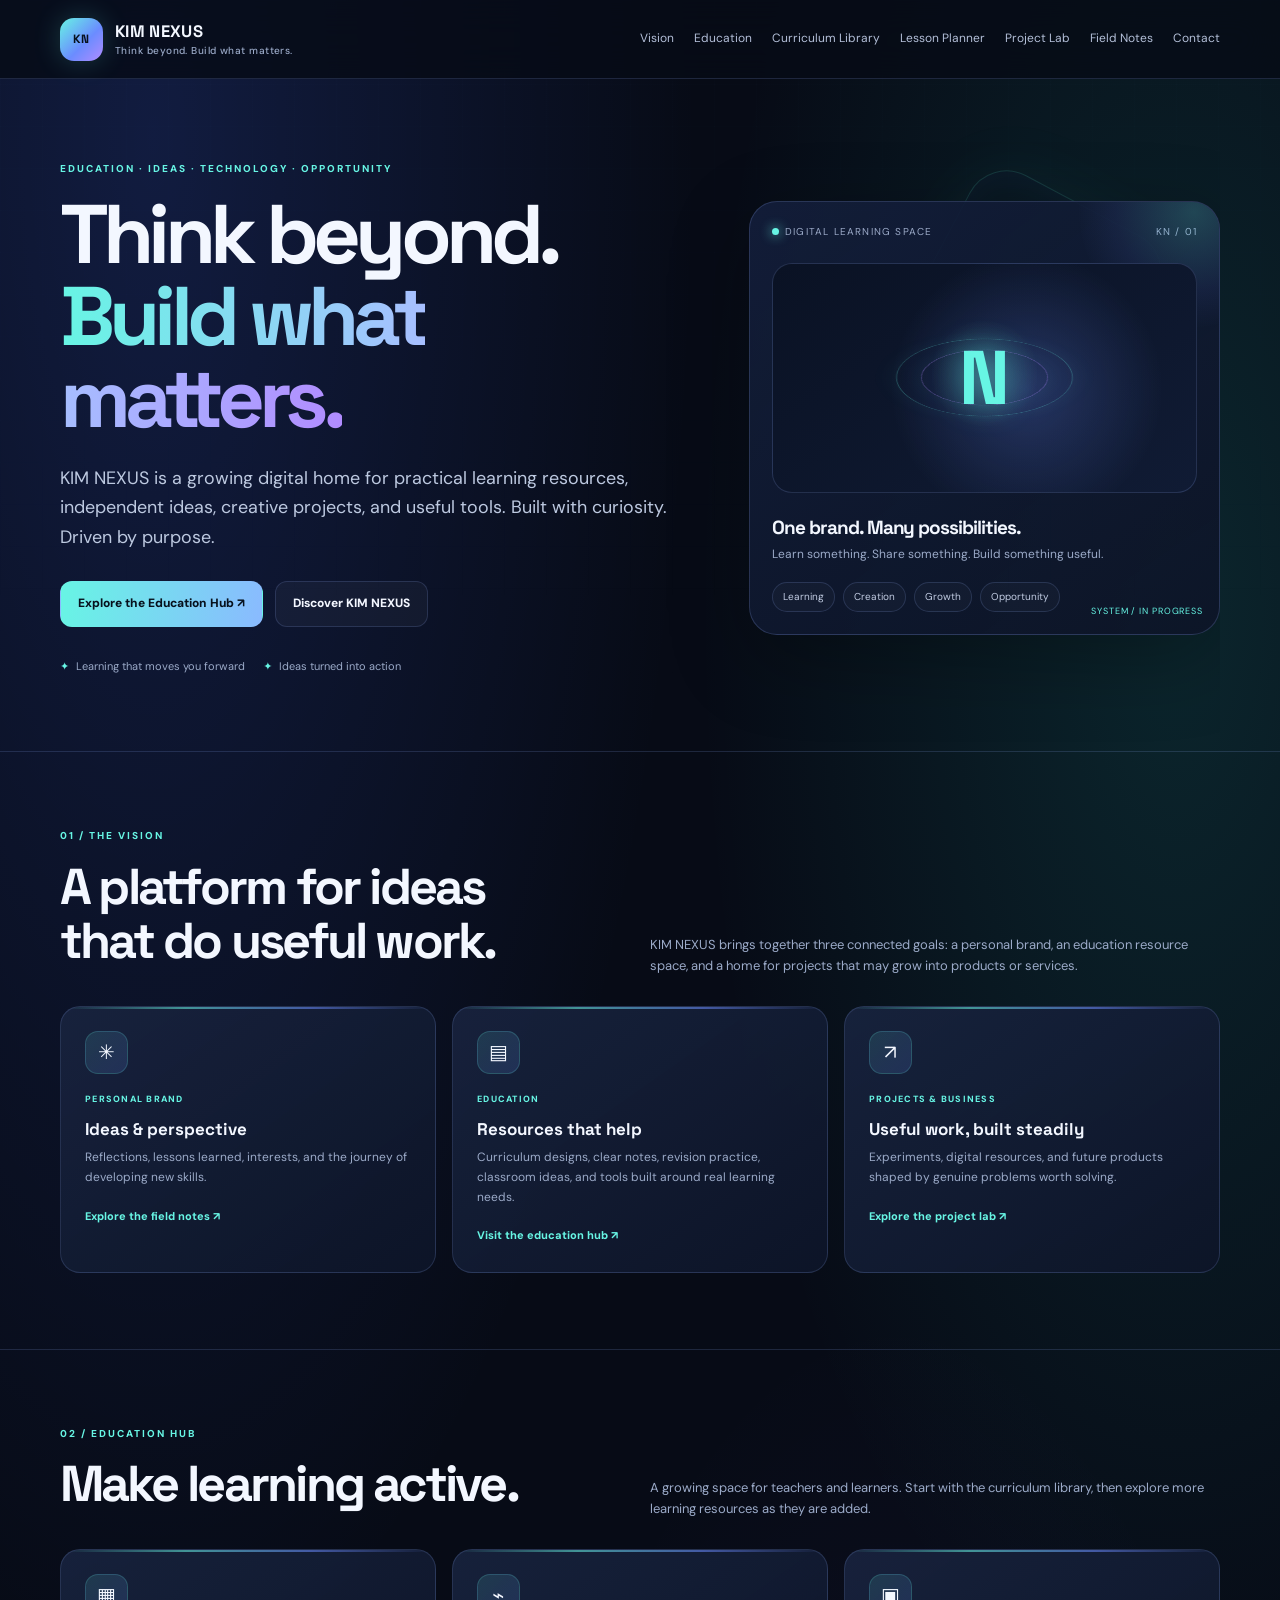
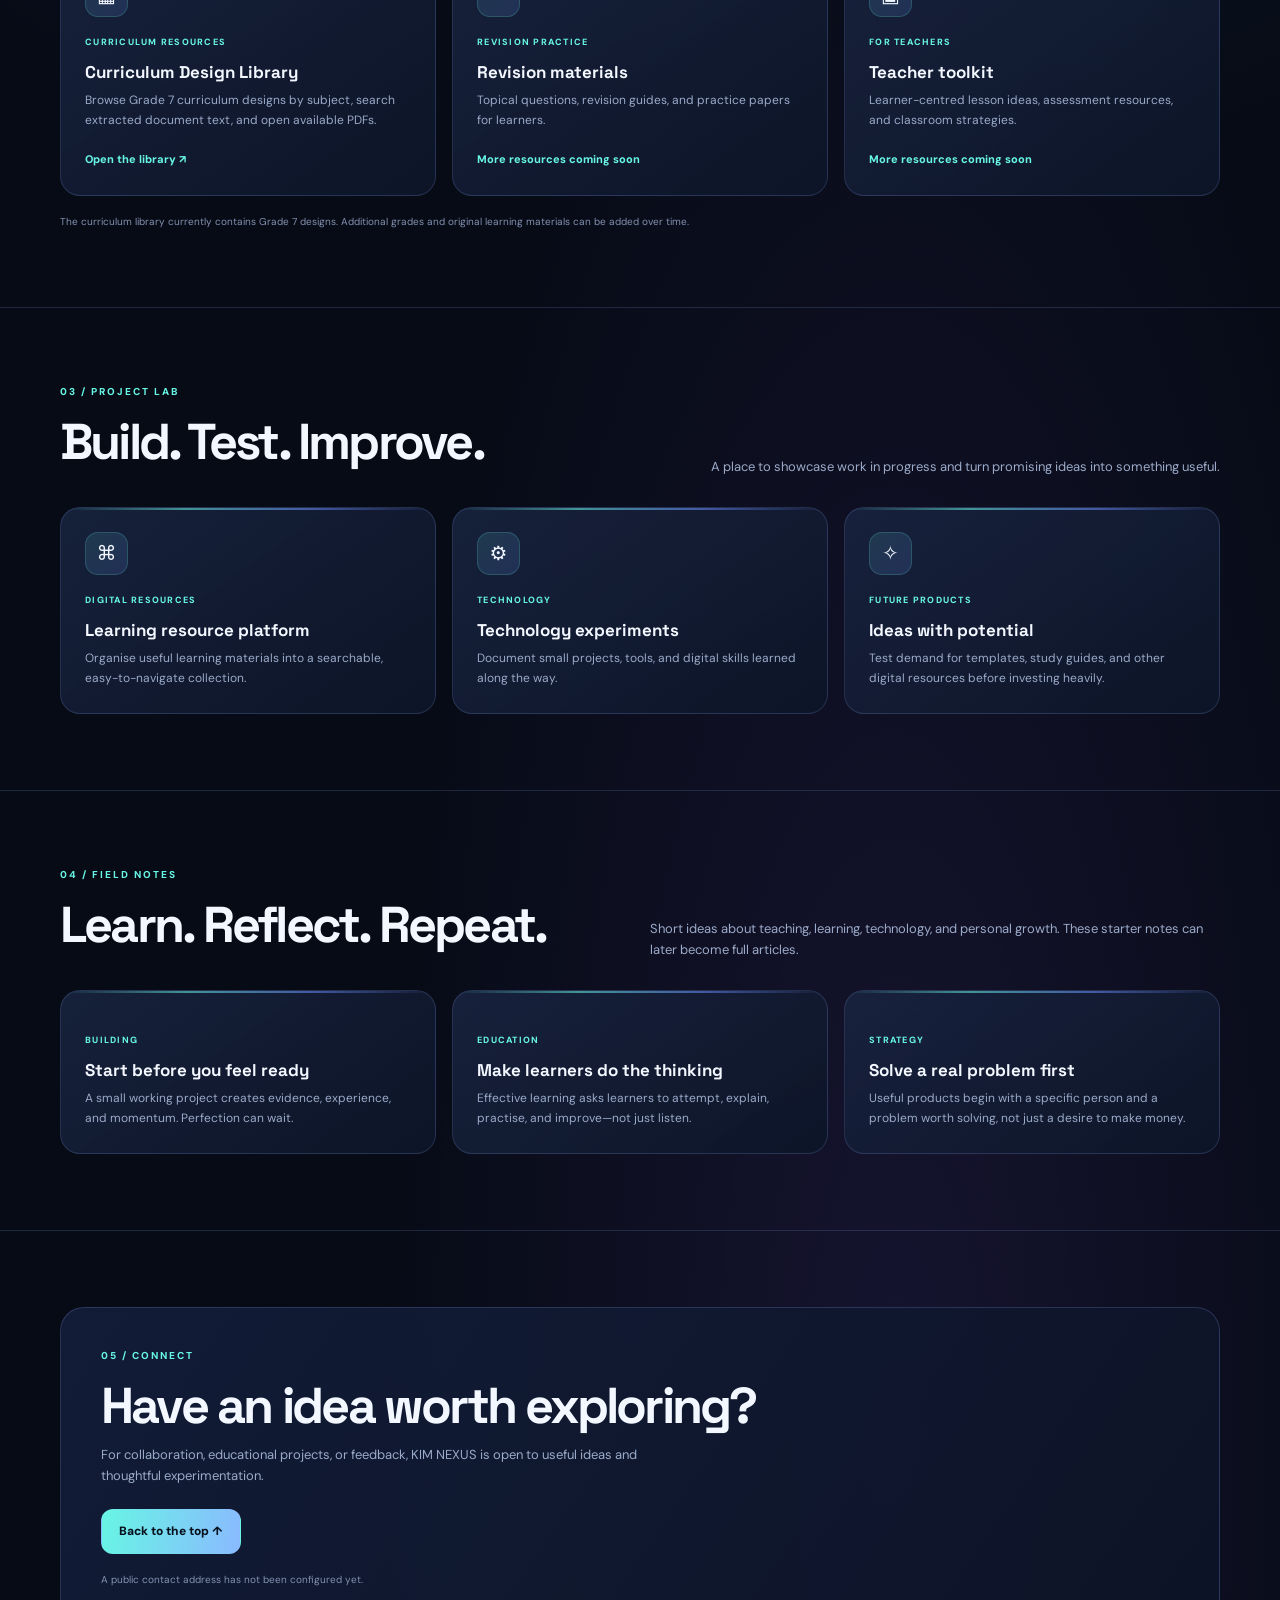
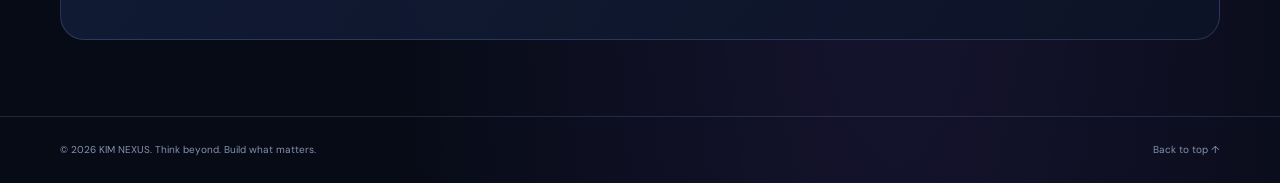
==== commit d464e3ba: "Update index.html" ====
--- a/index.html
+++ b/index.html
@@ -93,6 +93,7 @@
         <a href="#about">Vision</a>
         <a href="#education">Education</a>
         <a href="curriculum.html">Curriculum Library</a>
+        <a href="lesson-planner.html">Lesson Planner</a>
         <a href="#projects">Project Lab</a>
         <a href="#journal">Field Notes</a>
         <a href="#contact">Contact</a>
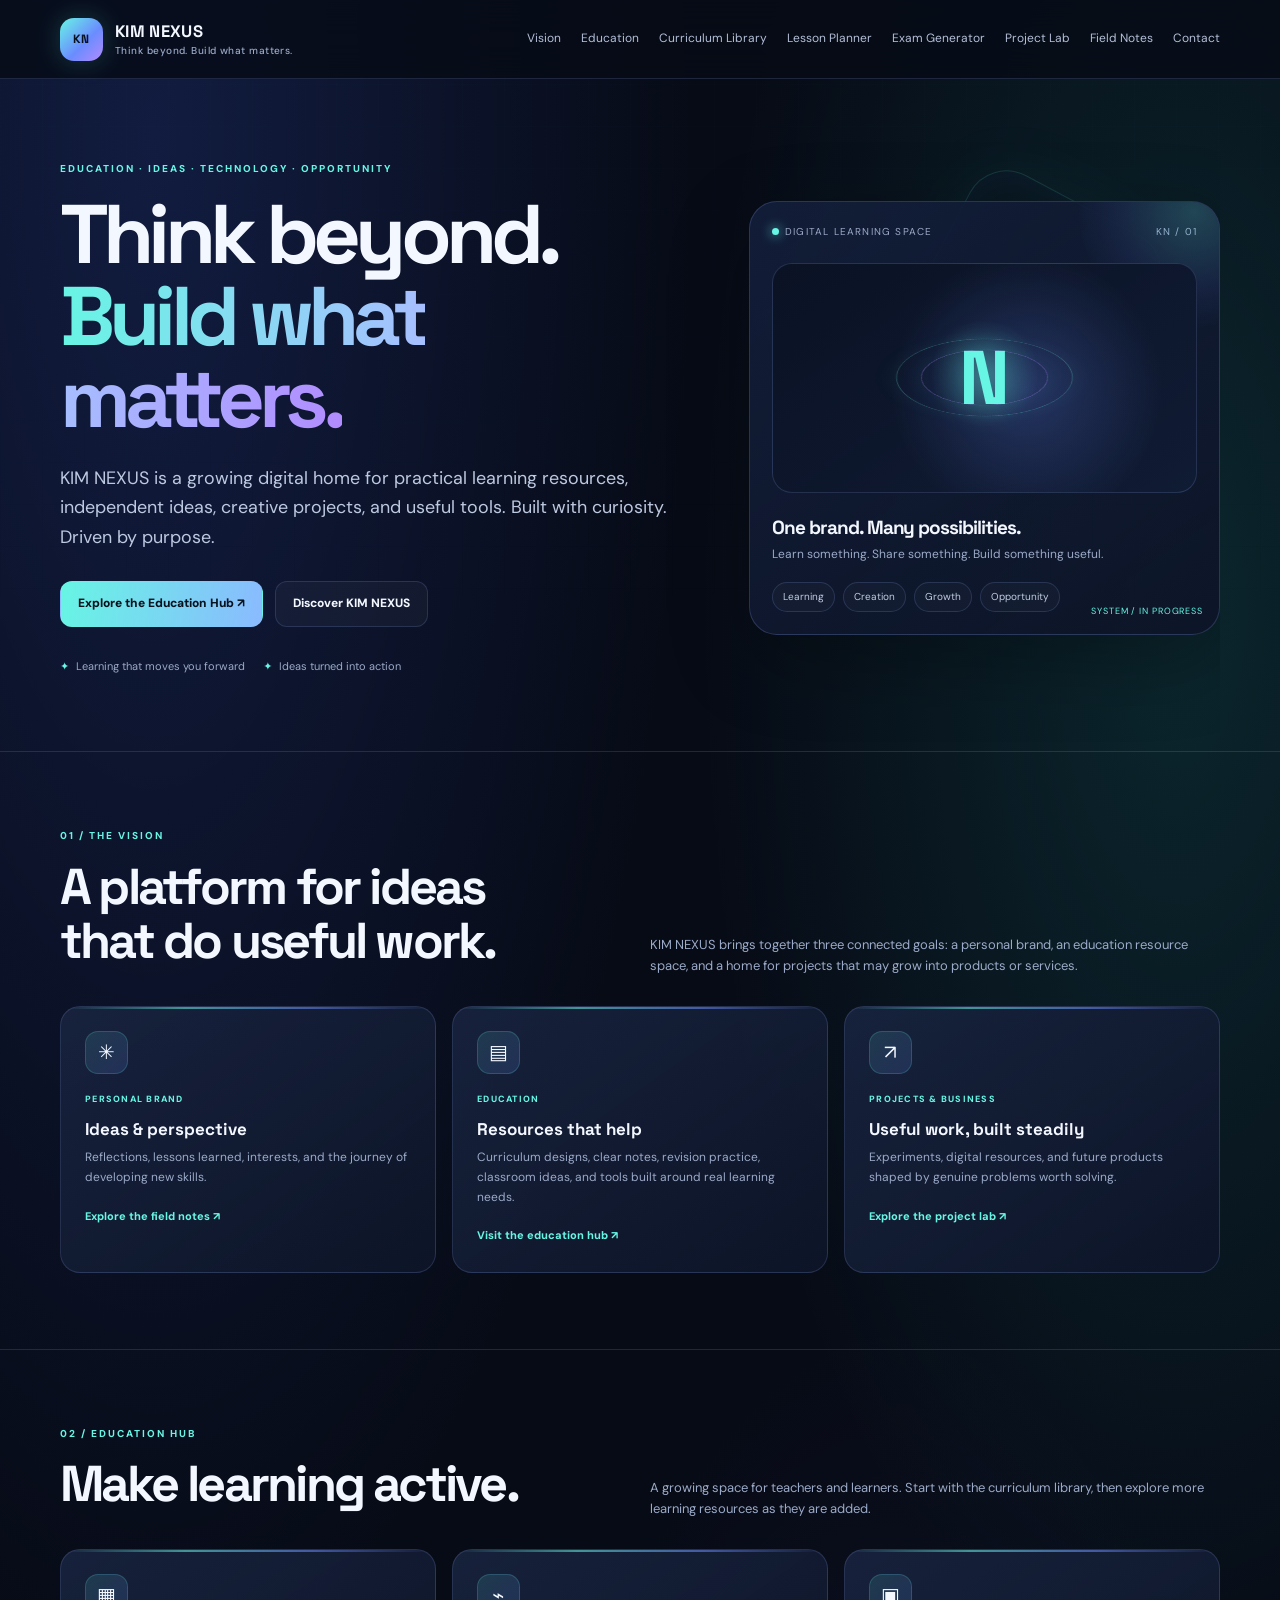
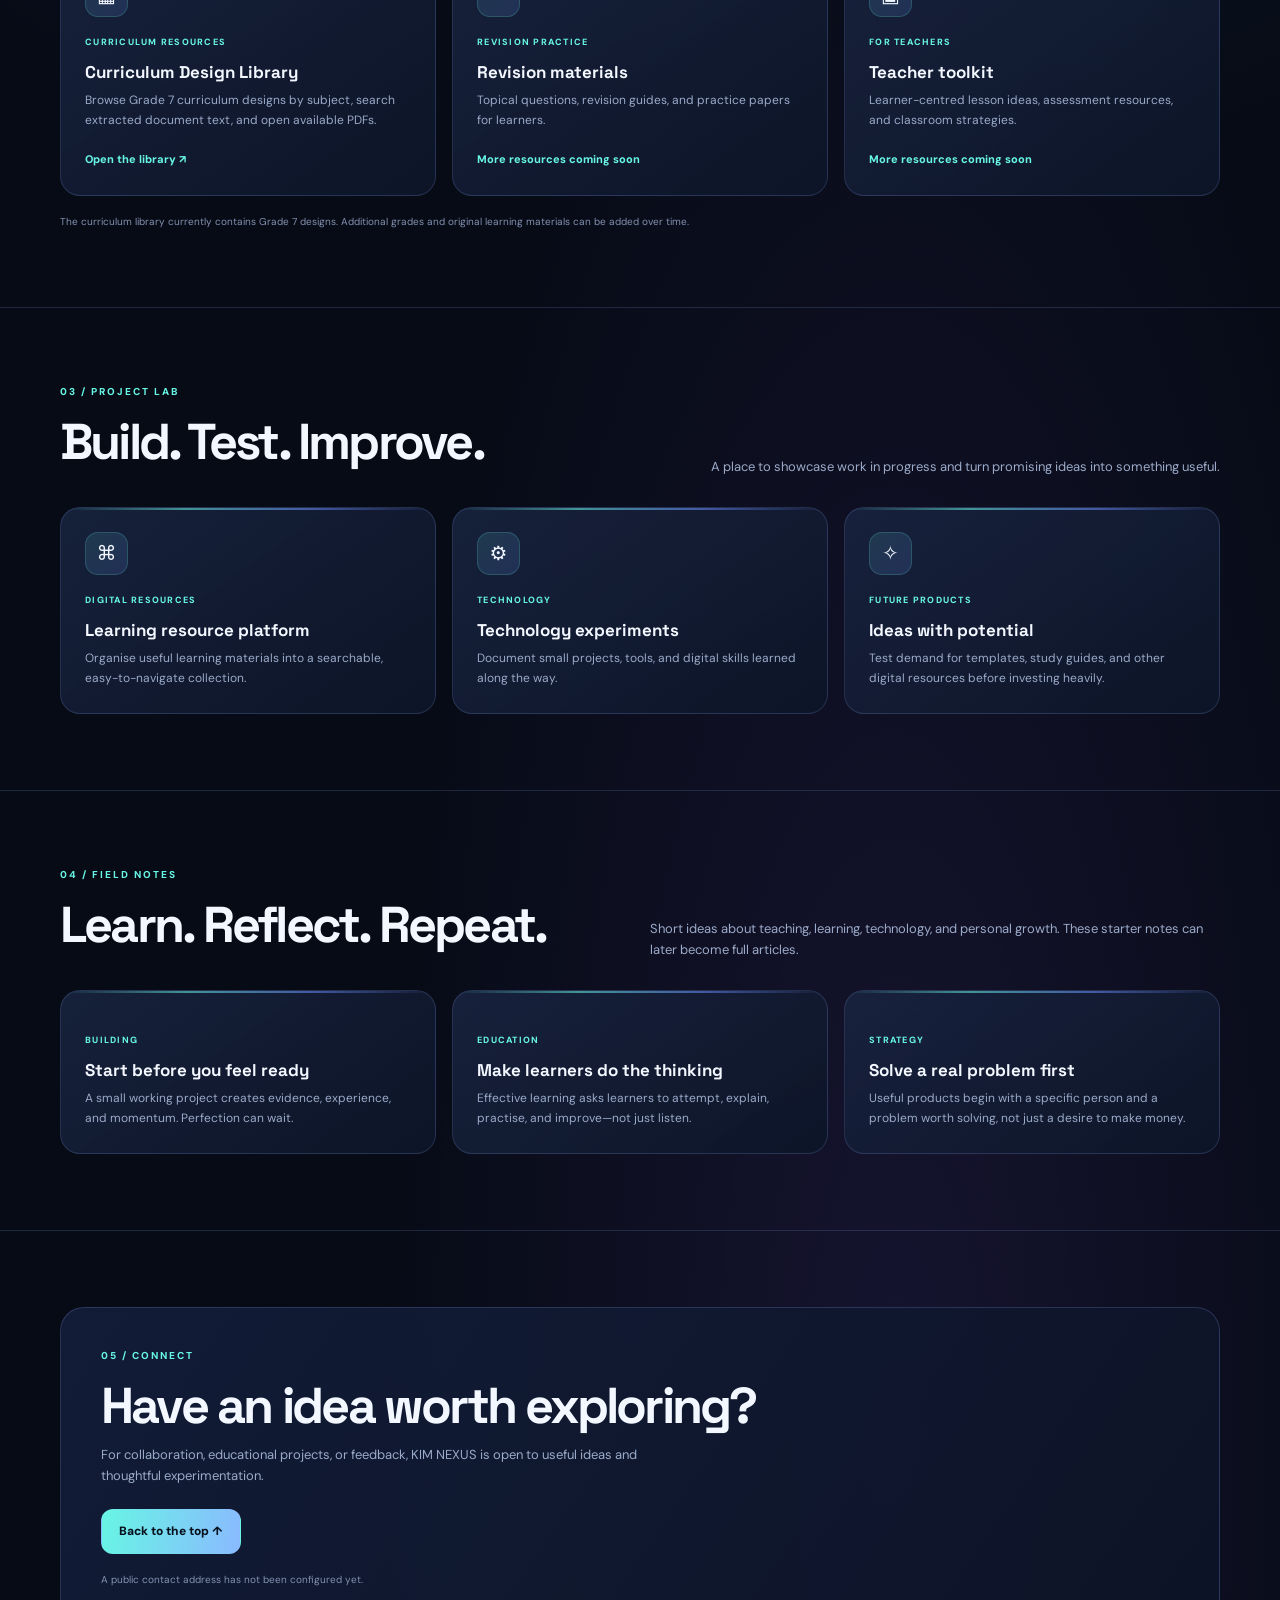
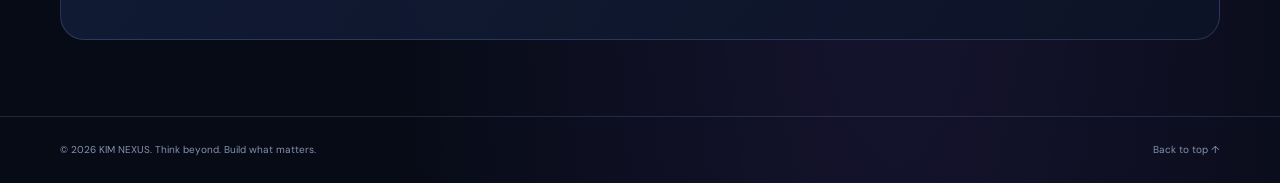
==== commit 35d5b493: "Update index.html" ====
--- a/index.html
+++ b/index.html
@@ -94,6 +94,7 @@
         <a href="#education">Education</a>
         <a href="curriculum.html">Curriculum Library</a>
         <a href="lesson-planner.html">Lesson Planner</a>
+        <a href="exam-assessment-generator.html">Exam Generator</a>
         <a href="#projects">Project Lab</a>
         <a href="#journal">Field Notes</a>
         <a href="#contact">Contact</a>
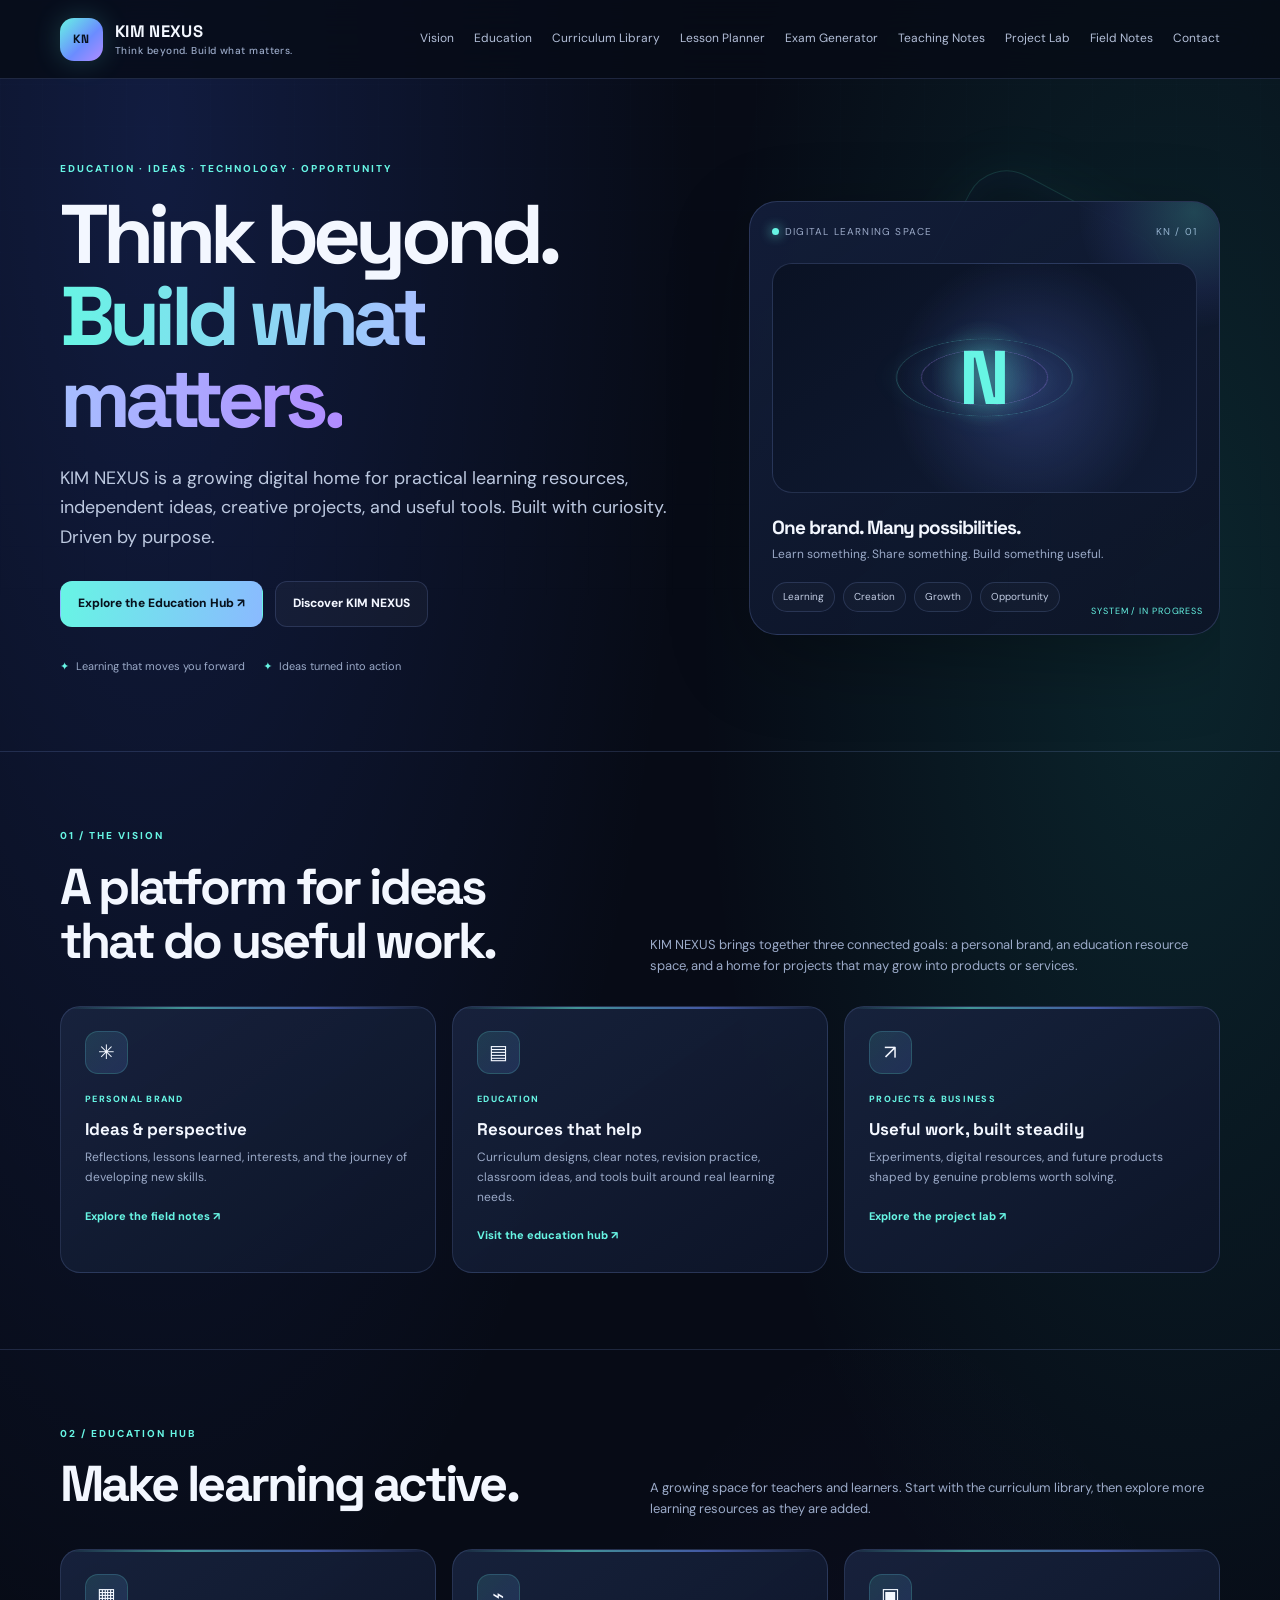
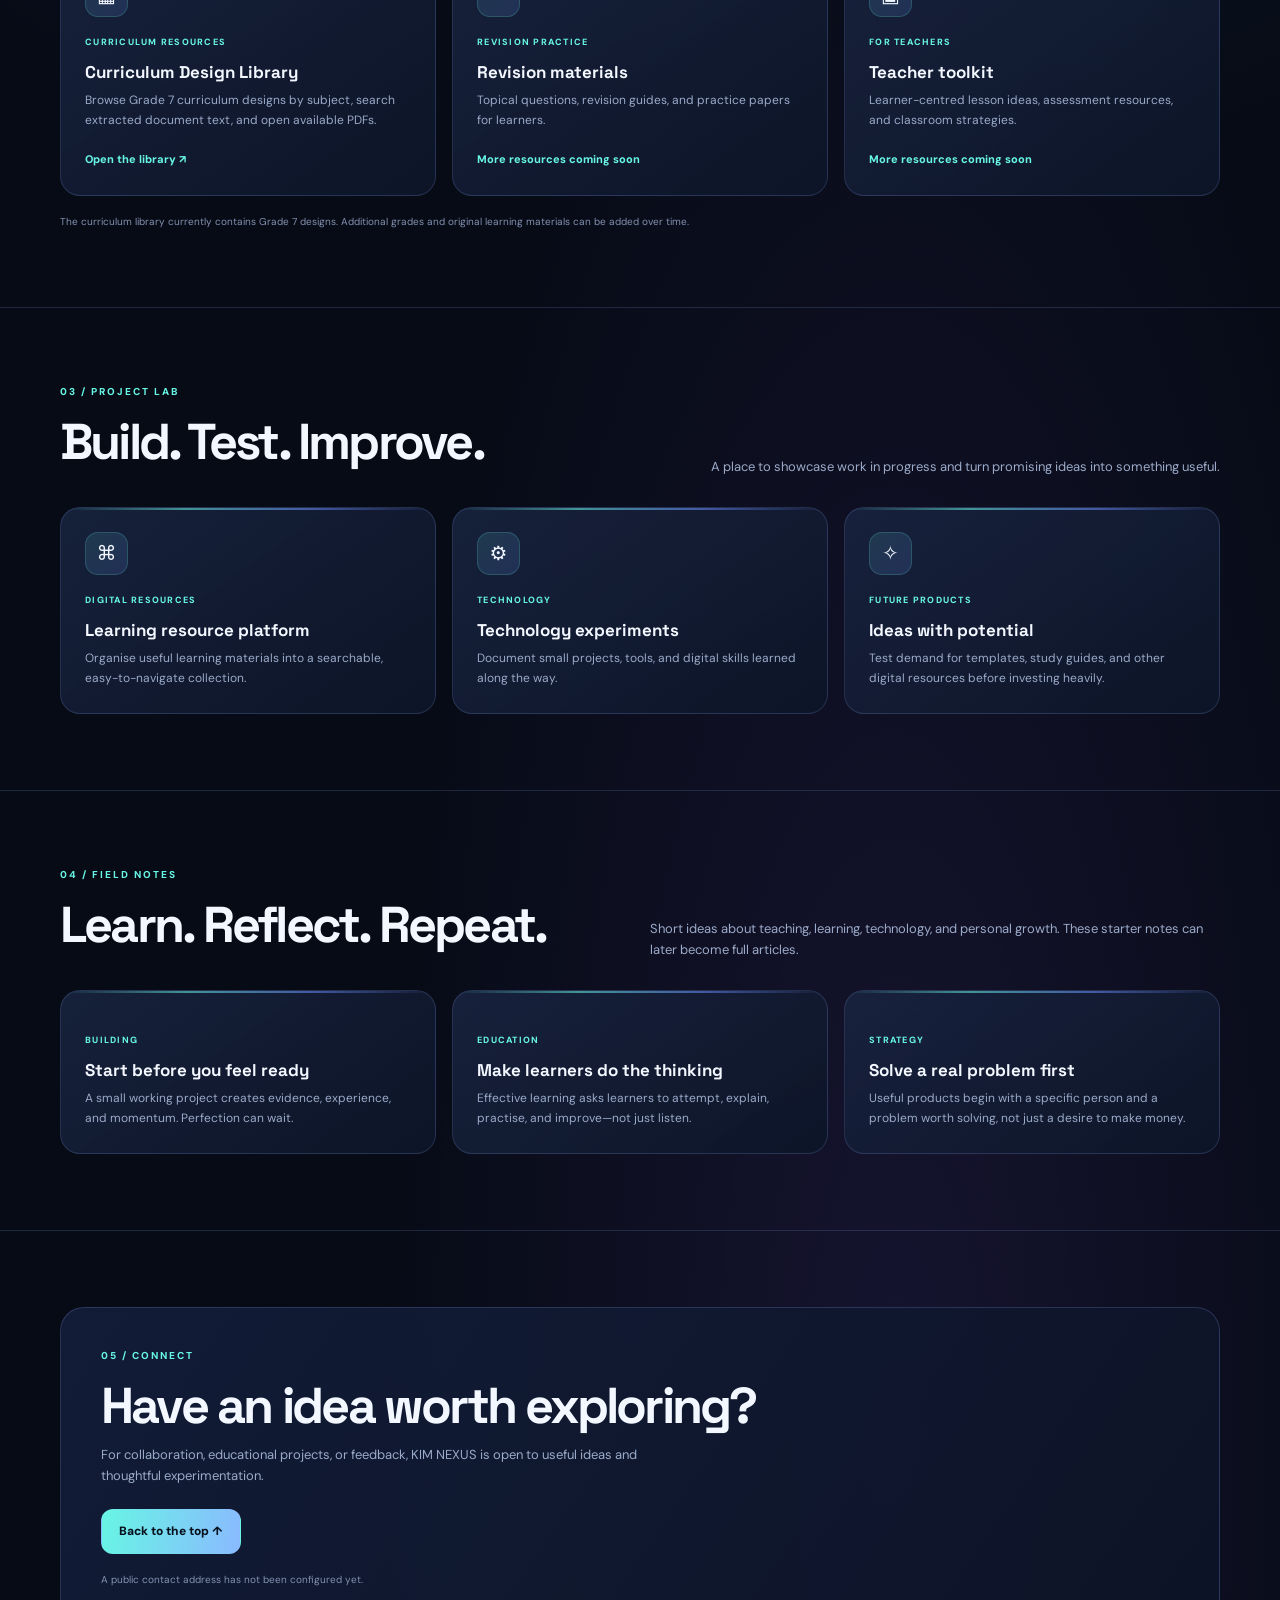
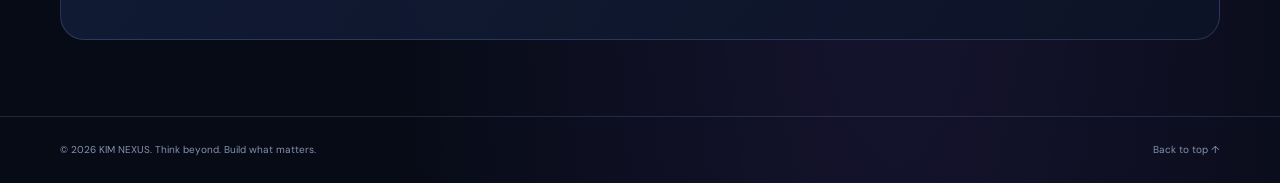
==== commit 203a7f50: "Update index.html" ====
--- a/index.html
+++ b/index.html
@@ -95,6 +95,7 @@
         <a href="curriculum.html">Curriculum Library</a>
         <a href="lesson-planner.html">Lesson Planner</a>
         <a href="exam-assessment-generator.html">Exam Generator</a>
+        <a href="cbc-teaching-notes-builder.html">Teaching Notes</a>
         <a href="#projects">Project Lab</a>
         <a href="#journal">Field Notes</a>
         <a href="#contact">Contact</a>
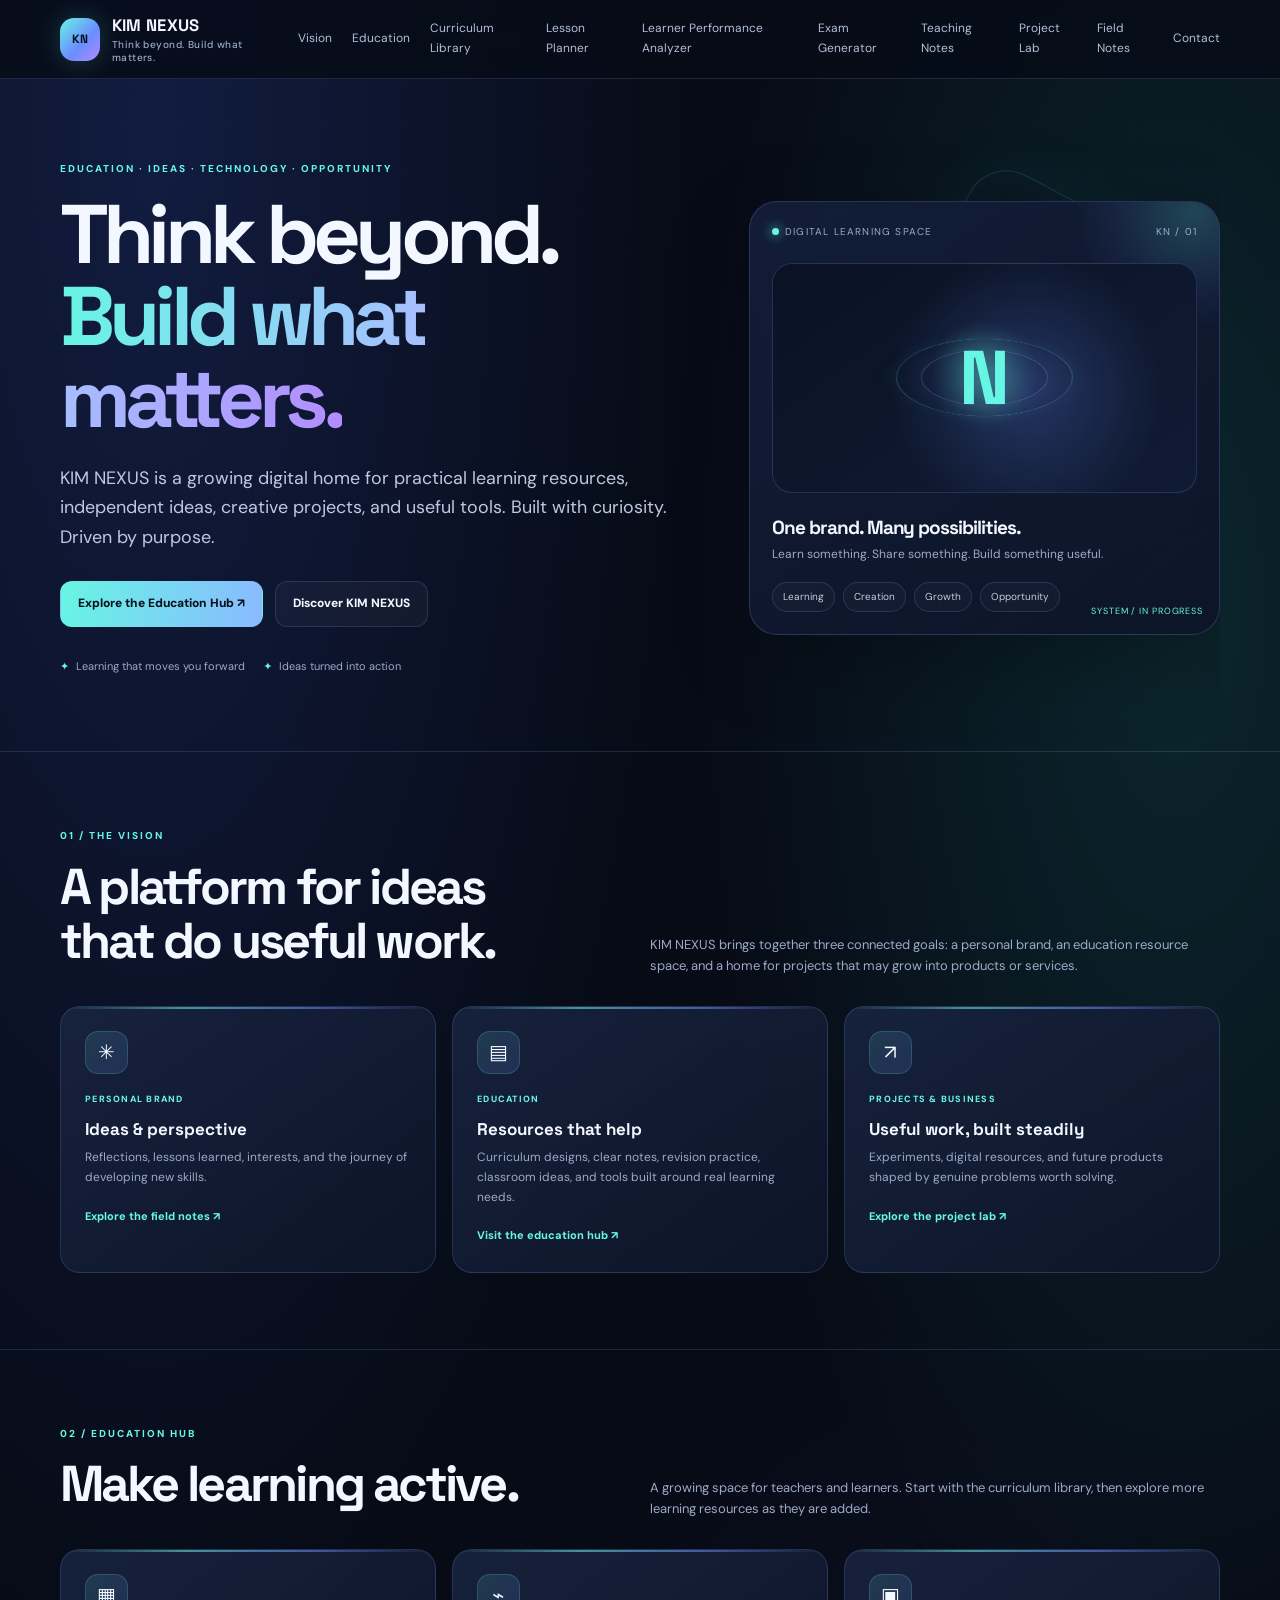
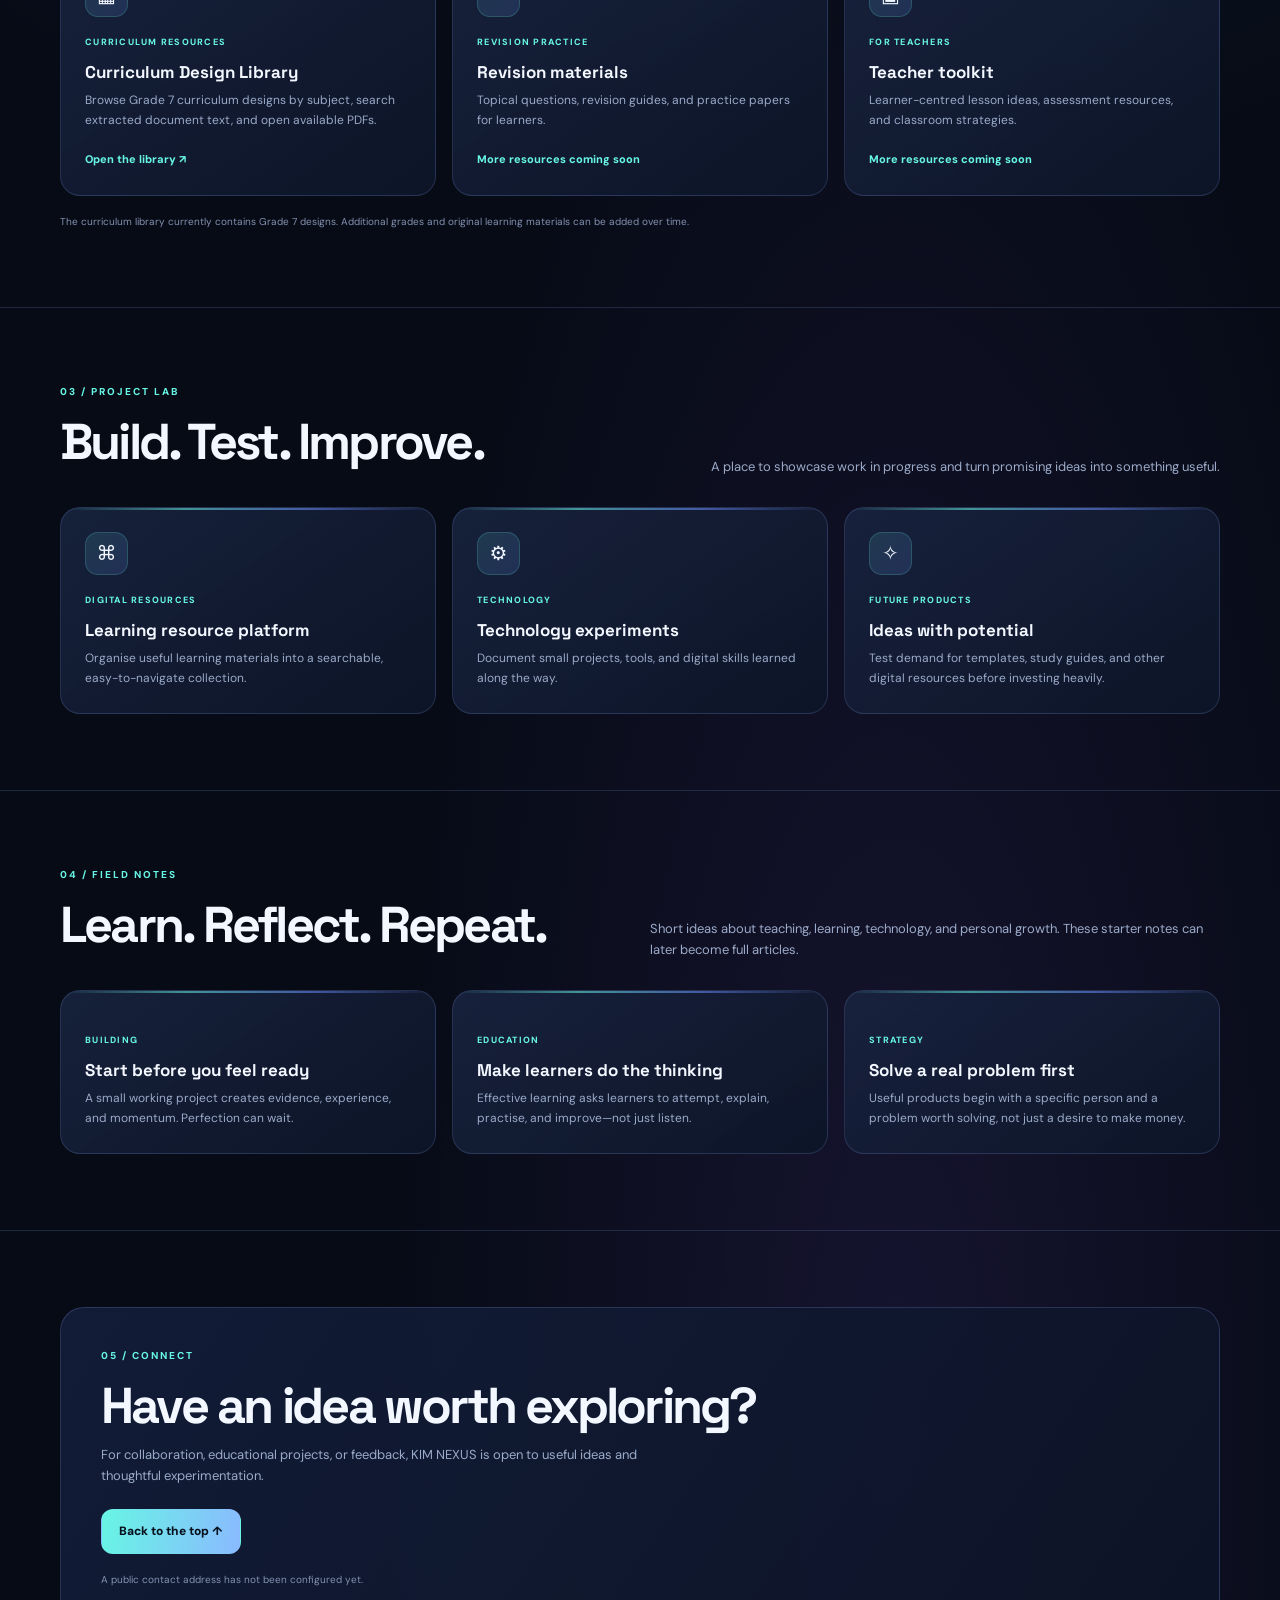
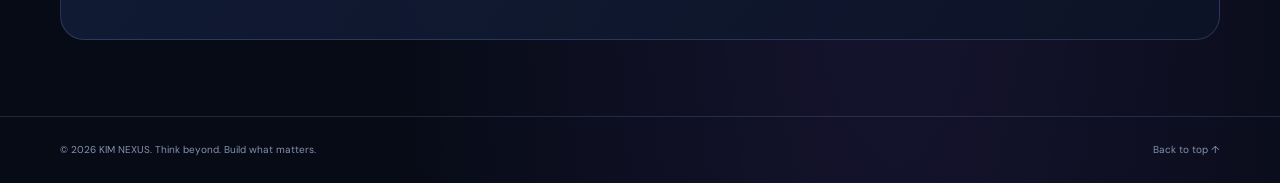
==== commit b1f736eb: "Update index.html" ====
--- a/index.html
+++ b/index.html
@@ -94,6 +94,7 @@
         <a href="#education">Education</a>
         <a href="curriculum.html">Curriculum Library</a>
         <a href="lesson-planner.html">Lesson Planner</a>
+        <a href="learner-performance-analyzer.html">Learner Performance Analyzer</a>
         <a href="exam-assessment-generator.html">Exam Generator</a>
         <a href="cbc-teaching-notes-builder.html">Teaching Notes</a>
         <a href="#projects">Project Lab</a>
